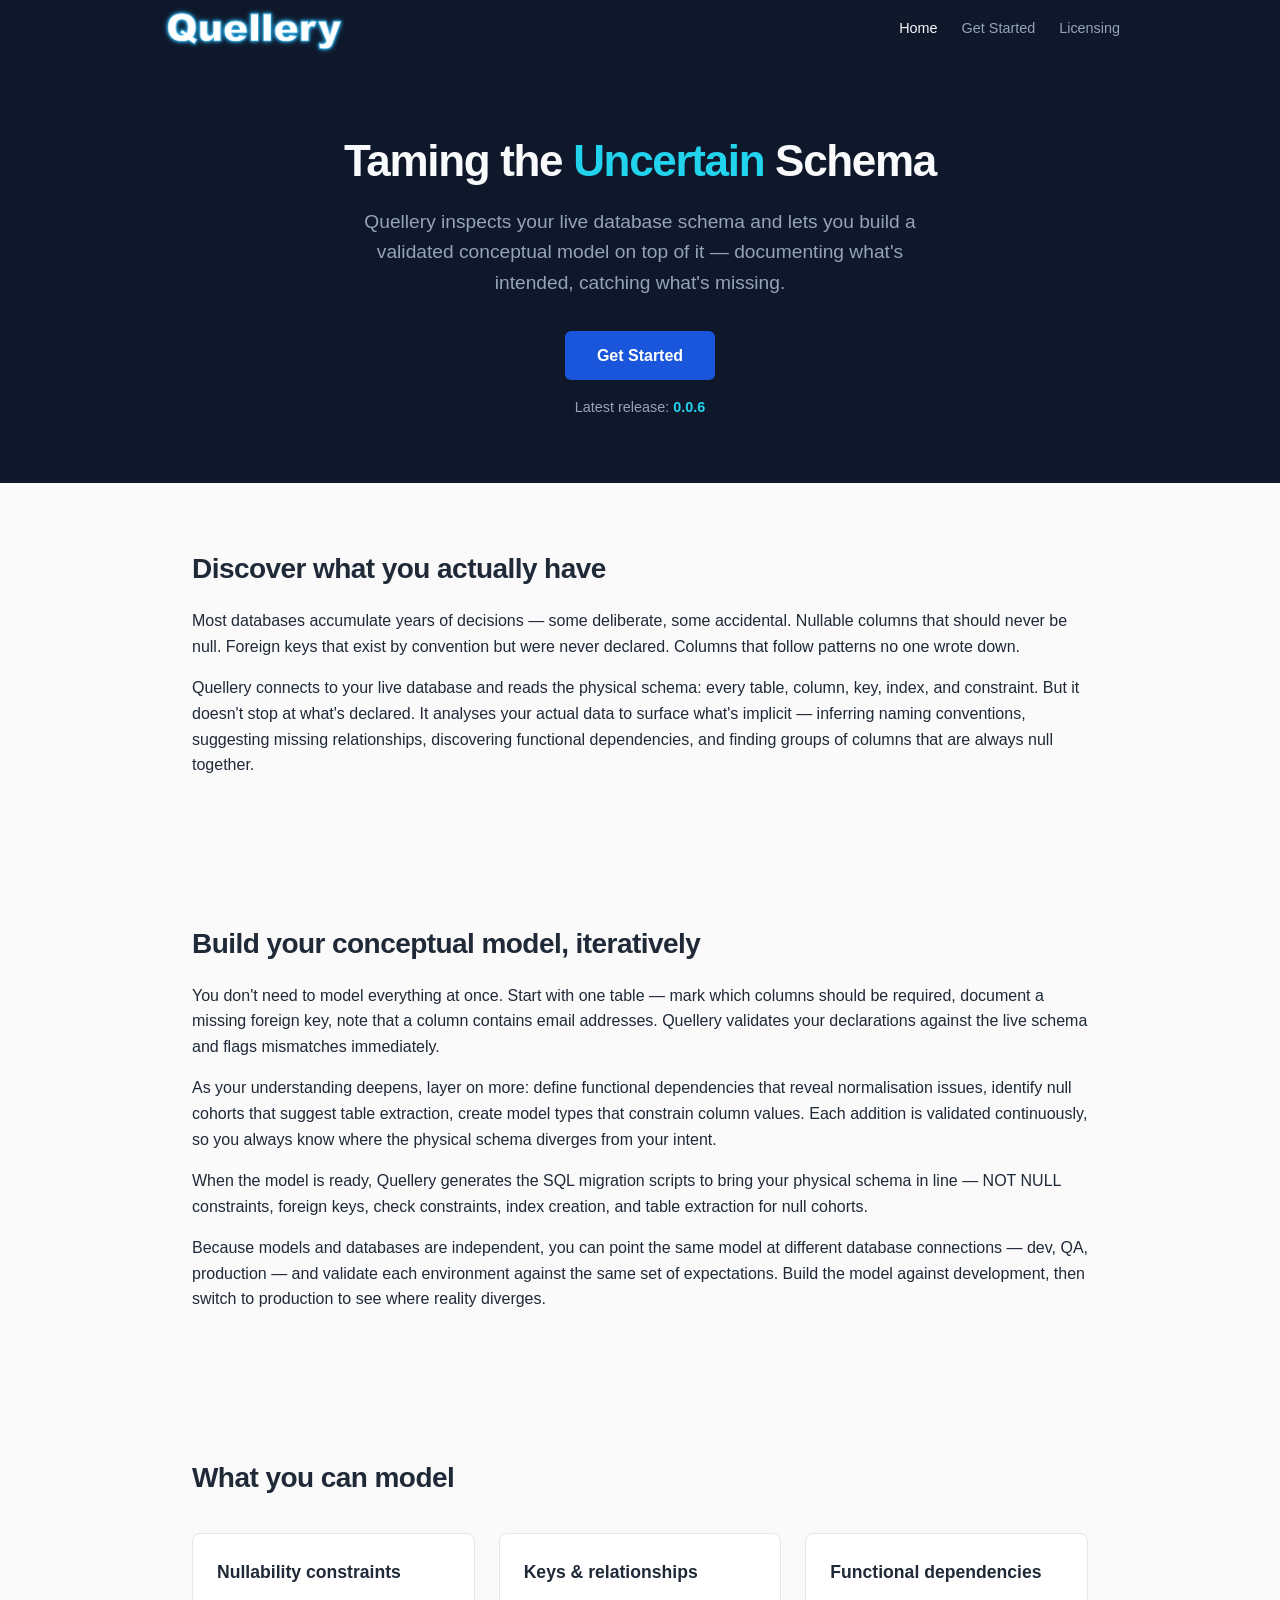
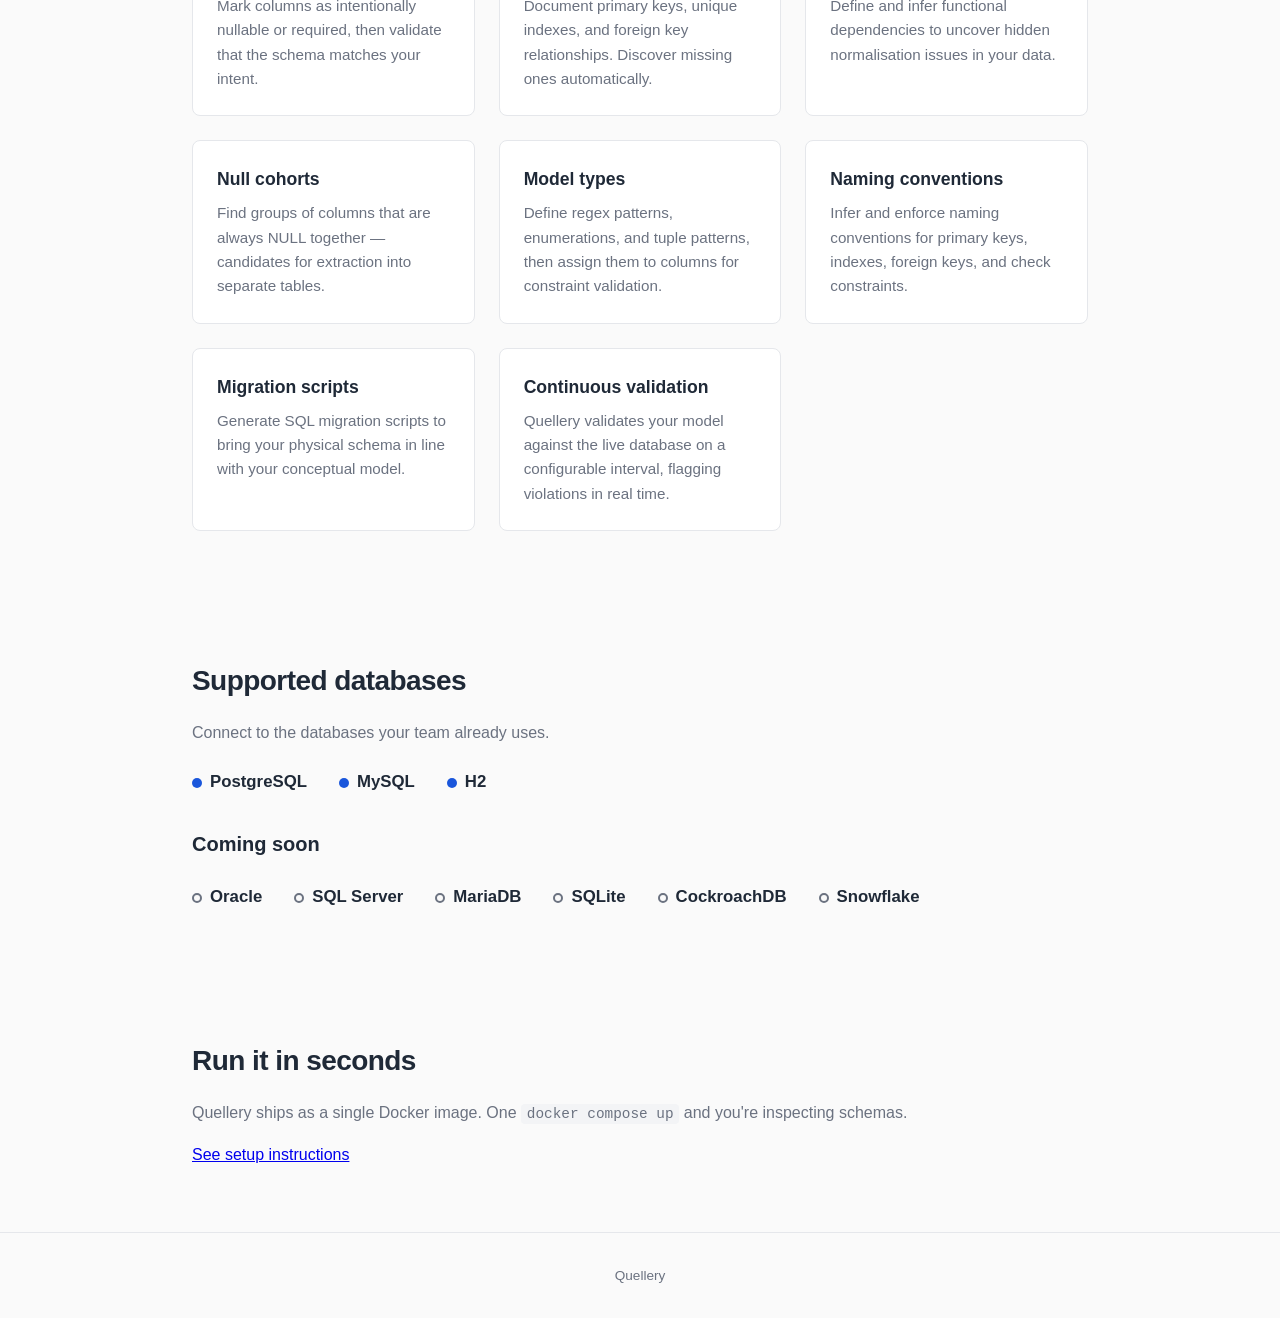
==== index.html @ 39ca0e40 "Release v0.0.6" ====
<!DOCTYPE html>
<html lang="en">
<head>
  <meta charset="UTF-8">
  <meta name="viewport" content="width=device-width, initial-scale=1.0">
  <title>Quellery — Taming the Uncertain Schema</title>
  <link rel="stylesheet" href="style.css">
</head>
<body>

<nav>
  <div class="nav-inner">
    <a href="index.html" class="logo"><img src="Quellery.png" alt="Quellery"></a>
    <ul>
      <li><a href="index.html" class="active">Home</a></li>
      <li><a href="get-started.html">Get Started</a></li>
      <li><a href="licensing.html">Licensing</a></li>
    </ul>
  </div>
</nav>

<section class="hero">
  <h1>Taming the <span>Uncertain</span> Schema</h1>
  <p>Quellery inspects your live database schema and lets you build a validated conceptual model on top of it —
      documenting what's intended, catching what's missing.</p>
  <a href="get-started.html" class="cta">Get Started</a>
  <div class="version-info">Latest release: <a href="get-started.html#download"><span data-version>0.0.6</span></a></div>
</section>

<section class="section">
  <h2>Discover what you actually have</h2>
  <p class="body-text">Most databases accumulate years of decisions — some deliberate, some accidental. Nullable columns that should never be null. Foreign keys that exist by convention but were never declared. Columns that follow patterns no one wrote down.</p>
  <p class="body-text">Quellery connects to your live database and reads the physical schema: every table, column, key, index, and constraint. But it doesn't stop at what's declared. It analyses your actual data to surface what's implicit — inferring naming conventions, suggesting missing relationships, discovering functional dependencies, and finding groups of columns that are always null together.</p>
</section>

<section class="section">
  <h2>Build your conceptual model, iteratively</h2>
  <p class="body-text">You don't need to model everything at once. Start with one table — mark which columns should be required, document a missing foreign key, note that a column contains email addresses. Quellery validates your declarations against the live schema and flags mismatches immediately.</p>
  <p class="body-text">As your understanding deepens, layer on more: define functional dependencies that reveal normalisation issues, identify null cohorts that suggest table extraction, create model types that constrain column values. Each addition is validated continuously, so you always know where the physical schema diverges from your intent.</p>
  <p class="body-text">When the model is ready, Quellery generates the SQL migration scripts to bring your physical schema in line — NOT NULL constraints, foreign keys, check constraints, index creation, and table extraction for null cohorts.</p>
  <p class="body-text">Because models and databases are independent, you can point the same model at different database connections — dev, QA, production — and validate each environment against the same set of expectations. Build the model against development, then switch to production to see where reality diverges.</p>
</section>

<section class="section">
  <h2>What you can model</h2>

  <div class="features">
    <div class="feature-card">
      <h3>Nullability constraints</h3>
      <p>Mark columns as intentionally nullable or required, then validate that the schema matches your intent.</p>
    </div>
    <div class="feature-card">
      <h3>Keys &amp; relationships</h3>
      <p>Document primary keys, unique indexes, and foreign key relationships. Discover missing ones automatically.</p>
    </div>
    <div class="feature-card">
      <h3>Functional dependencies</h3>
      <p>Define and infer functional dependencies to uncover hidden normalisation issues in your data.</p>
    </div>
    <div class="feature-card">
      <h3>Null cohorts</h3>
      <p>Find groups of columns that are always NULL together — candidates for extraction into separate tables.</p>
    </div>
    <div class="feature-card">
      <h3>Model types</h3>
      <p>Define regex patterns, enumerations, and tuple patterns, then assign them to columns for constraint validation.</p>
    </div>
    <div class="feature-card">
      <h3>Naming conventions</h3>
      <p>Infer and enforce naming conventions for primary keys, indexes, foreign keys, and check constraints.</p>
    </div>
    <div class="feature-card">
      <h3>Migration scripts</h3>
      <p>Generate SQL migration scripts to bring your physical schema in line with your conceptual model.</p>
    </div>
    <div class="feature-card">
      <h3>Continuous validation</h3>
      <p>Quellery validates your model against the live database on a configurable interval, flagging violations in real time.</p>
    </div>
  </div>
</section>

<section class="section">
  <h2>Supported databases</h2>
  <p>Connect to the databases your team already uses.</p>
  <div class="db-list">
    <div class="db-item"><div class="db-dot"></div> PostgreSQL</div>
    <div class="db-item"><div class="db-dot"></div> MySQL</div>
    <div class="db-item"><div class="db-dot"></div> H2</div>
  </div>

  <h3>Coming soon</h3>
  <div class="db-list">
    <div class="db-item"><div class="db-dot coming-soon"></div> Oracle</div>
    <div class="db-item"><div class="db-dot coming-soon"></div> SQL Server</div>
    <div class="db-item"><div class="db-dot coming-soon"></div> MariaDB</div>
    <div class="db-item"><div class="db-dot coming-soon"></div> SQLite</div>
    <div class="db-item"><div class="db-dot coming-soon"></div> CockroachDB</div>
    <div class="db-item"><div class="db-dot coming-soon"></div> Snowflake</div>
  </div>
</section>

<section class="section">
  <h2>Run it in seconds</h2>
  <p>Quellery ships as a single Docker image. One <code>docker compose up</code> and you're inspecting schemas.</p>
  <a href="get-started.html" class="cta">See setup instructions</a>
</section>

<footer>
  Quellery
</footer>

</body>
</html>
---- style.css ----
:root {
  --colour-bg: #fafafa;
  --colour-surface: #ffffff;
  --colour-primary: #1a56db;
  --colour-primary-dark: #1444b0;
  --colour-text: #1f2937;
  --colour-text-muted: #6b7280;
  --colour-border: #e5e7eb;
  --colour-code-bg: #f3f4f6;
  --colour-hero-bg: #0f172a;
  --colour-hero-text: #f8fafc;
  --colour-accent: #22d3ee;
  --max-width: 960px;
}

*,
*::before,
*::after {
  box-sizing: border-box;
  margin: 0;
  padding: 0;
}

body {
  font-family: -apple-system, BlinkMacSystemFont, "Segoe UI", Roboto, Helvetica, Arial, sans-serif;
  color: var(--colour-text);
  background: var(--colour-bg);
  line-height: 1.6;
}

/* — Navigation — */

nav {
  background: var(--colour-hero-bg);
  padding: 0 2rem;
  position: sticky;
  top: 0;
  z-index: 100;
}

nav .nav-inner {
  max-width: var(--max-width);
  margin: 0 auto;
  display: flex;
  align-items: center;
  justify-content: space-between;
  height: 56px;
}

nav .logo {
  text-decoration: none;
  display: flex;
  align-items: center;
}

nav .logo img {
  height: 64px;
}

nav ul {
  list-style: none;
  display: flex;
  gap: 1.5rem;
}

nav a {
  color: #94a3b8;
  text-decoration: none;
  font-size: 0.9rem;
  transition: color 0.15s;
}

nav a:hover,
nav a.active {
  color: var(--colour-hero-text);
}

/* — Hero — */

.hero {
  background: var(--colour-hero-bg);
  color: var(--colour-hero-text);
  text-align: center;
  padding: 5rem 2rem 4rem;
}

.hero h1 {
  font-size: 2.75rem;
  font-weight: 800;
  letter-spacing: -0.03em;
  line-height: 1.15;
  margin-bottom: 1.25rem;
}

.hero h1 span {
  color: var(--colour-accent);
}

.hero p {
  font-size: 1.2rem;
  color: #94a3b8;
  max-width: 600px;
  margin: 0 auto 2rem;
}

.hero .cta {
  display: inline-block;
  background: var(--colour-primary);
  color: #fff;
  padding: 0.75rem 2rem;
  border-radius: 6px;
  text-decoration: none;
  font-weight: 600;
  font-size: 1rem;
  transition: background 0.15s;
}

.hero .cta:hover {
  background: var(--colour-primary-dark);
}

.version-info {
  margin-top: 1rem;
  font-size: 0.9rem;
  color: #94a3b8;
}

.version-info a {
  color: var(--colour-accent);
  text-decoration: none;
  font-weight: 600;
}

.version-info a:hover {
  text-decoration: underline;
}

/* — Sections — */

.section {
  max-width: var(--max-width);
  margin: 0 auto;
  padding: 4rem 2rem;
}

.section h2 {
  font-size: 1.75rem;
  font-weight: 700;
  margin-bottom: 1rem;
  letter-spacing: -0.02em;
}

.section h3 {
  font-size: 1.25rem;
  font-weight: 600;
  margin: 2rem 0 0.5rem;
}

.section p {
  margin-bottom: 1rem;
  color: var(--colour-text-muted);
}

.section p.body-text {
  color: var(--colour-text);
}

/* — Feature grid — */

.features {
  display: grid;
  grid-template-columns: repeat(auto-fit, minmax(260px, 1fr));
  gap: 1.5rem;
  margin-top: 2rem;
}

.feature-card {
  background: var(--colour-surface);
  border: 1px solid var(--colour-border);
  border-radius: 8px;
  padding: 1.5rem;
}

.feature-card h3 {
  font-size: 1.1rem;
  margin: 0 0 0.5rem;
  color: var(--colour-text);
}

.feature-card p {
  font-size: 0.95rem;
  color: var(--colour-text-muted);
  margin: 0;
}

/* — Supported databases — */

.db-list {
  display: flex;
  gap: 2rem;
  margin-top: 1.5rem;
  flex-wrap: wrap;
}

.db-item {
  display: flex;
  align-items: center;
  gap: 0.5rem;
  font-weight: 600;
  font-size: 1.05rem;
}

.db-dot {
  width: 10px;
  height: 10px;
  border-radius: 50%;
  background: var(--colour-primary);
}

.db-dot.coming-soon {
  background: none;
  border: 2px solid var(--colour-text-muted);
}

/* — Code blocks — */

pre {
  background: var(--colour-hero-bg);
  color: #e2e8f0;
  padding: 1.25rem 1.5rem;
  border-radius: 8px;
  overflow-x: auto;
  font-size: 0.9rem;
  line-height: 1.7;
  margin: 1rem 0 1.5rem;
}

code {
  font-family: "SF Mono", "Fira Code", "Fira Mono", Menlo, monospace;
}

p code {
  background: var(--colour-code-bg);
  padding: 0.15em 0.4em;
  border-radius: 4px;
  font-size: 0.9em;
}

/* — Tables — */

table {
  width: 100%;
  border-collapse: collapse;
  margin: 1rem 0 1.5rem;
  font-size: 0.95rem;
}

th, td {
  text-align: left;
  padding: 0.75rem 1rem;
  border-bottom: 1px solid var(--colour-border);
}

th {
  font-weight: 600;
  color: var(--colour-text);
  background: var(--colour-code-bg);
}

td {
  color: var(--colour-text-muted);
}

/* — Download button — */

.download-btn {
  display: inline-block;
  background: var(--colour-primary);
  color: #fff;
  padding: 0.6rem 1.5rem;
  border-radius: 6px;
  text-decoration: none;
  font-weight: 600;
  font-size: 0.95rem;
  transition: background 0.15s;
  margin: 0.5rem 0;
}

.download-btn:hover {
  background: var(--colour-primary-dark);
}

/* — Steps — */

.steps {
  counter-reset: step;
  margin-top: 2rem;
}

.step {
  position: relative;
  padding-left: 3rem;
  margin-bottom: 2.5rem;
}

.step::before {
  counter-increment: step;
  content: counter(step);
  position: absolute;
  left: 0;
  top: 0;
  width: 2rem;
  height: 2rem;
  background: var(--colour-primary);
  color: #fff;
  border-radius: 50%;
  display: flex;
  align-items: center;
  justify-content: center;
  font-weight: 700;
  font-size: 0.9rem;
}

.step h3 {
  margin-top: 0;
}

/* — Edition cards — */

.editions {
  display: grid;
  grid-template-columns: repeat(auto-fit, minmax(220px, 1fr));
  gap: 1.5rem;
  margin-top: 2rem;
}

.edition-card {
  background: var(--colour-surface);
  border: 1px solid var(--colour-border);
  border-radius: 8px;
  padding: 2rem 1.5rem;
  text-align: center;
}

.edition-card.highlight {
  border-color: var(--colour-primary);
  box-shadow: 0 0 0 1px var(--colour-primary);
}

.edition-card h3 {
  margin: 0 0 0.25rem;
  font-size: 1.25rem;
}

.edition-card .user-count {
  font-size: 2rem;
  font-weight: 800;
  color: var(--colour-primary);
  margin: 0.75rem 0 0.25rem;
}

.edition-card .user-label {
  font-size: 0.85rem;
  color: var(--colour-text-muted);
}

.edition-card .feature-note {
  margin-top: 1rem;
  font-size: 0.9rem;
  color: var(--colour-text-muted);
}

/* — Footer — */

footer {
  border-top: 1px solid var(--colour-border);
  padding: 2rem;
  text-align: center;
  font-size: 0.85rem;
  color: var(--colour-text-muted);
}

/* — Responsive — */

@media (max-width: 640px) {
  .hero h1 {
    font-size: 2rem;
  }

  .hero p {
    font-size: 1.05rem;
  }

  nav ul {
    gap: 1rem;
  }

  .step {
    padding-left: 2.5rem;
  }
}
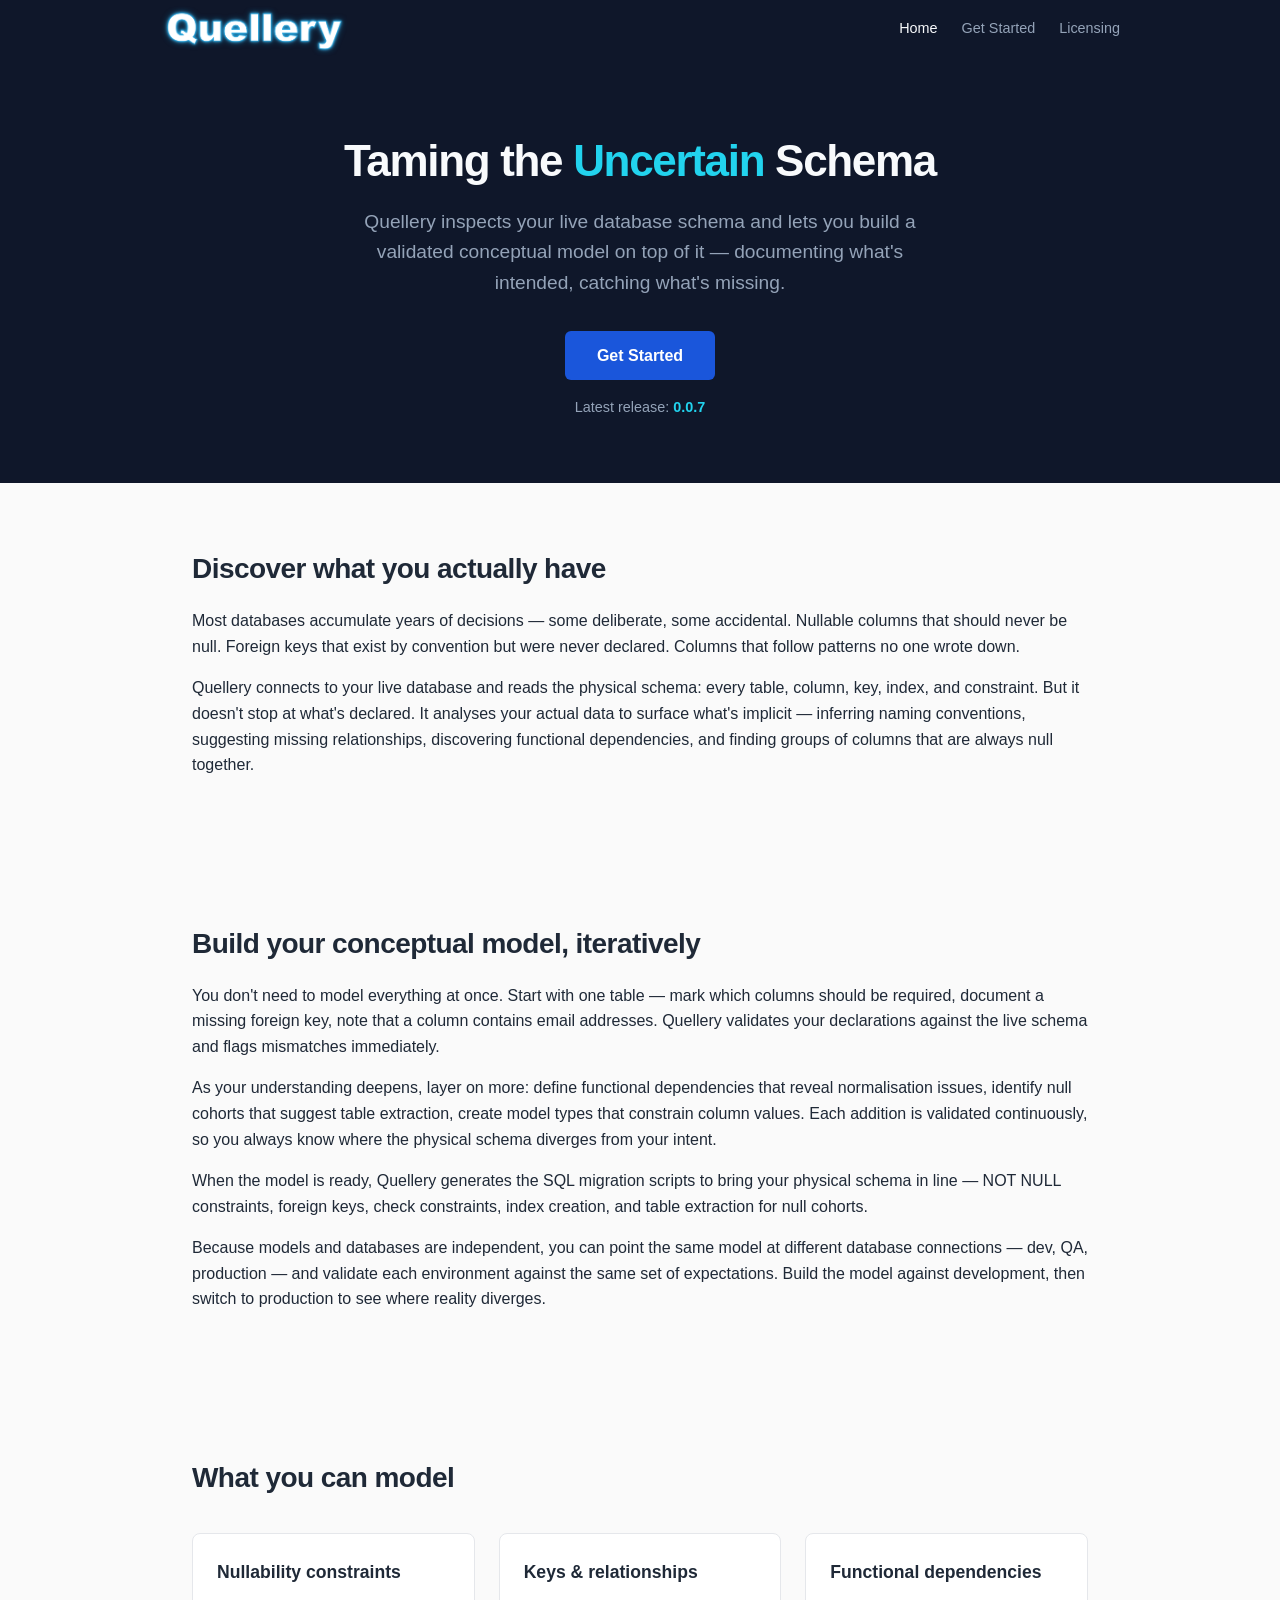
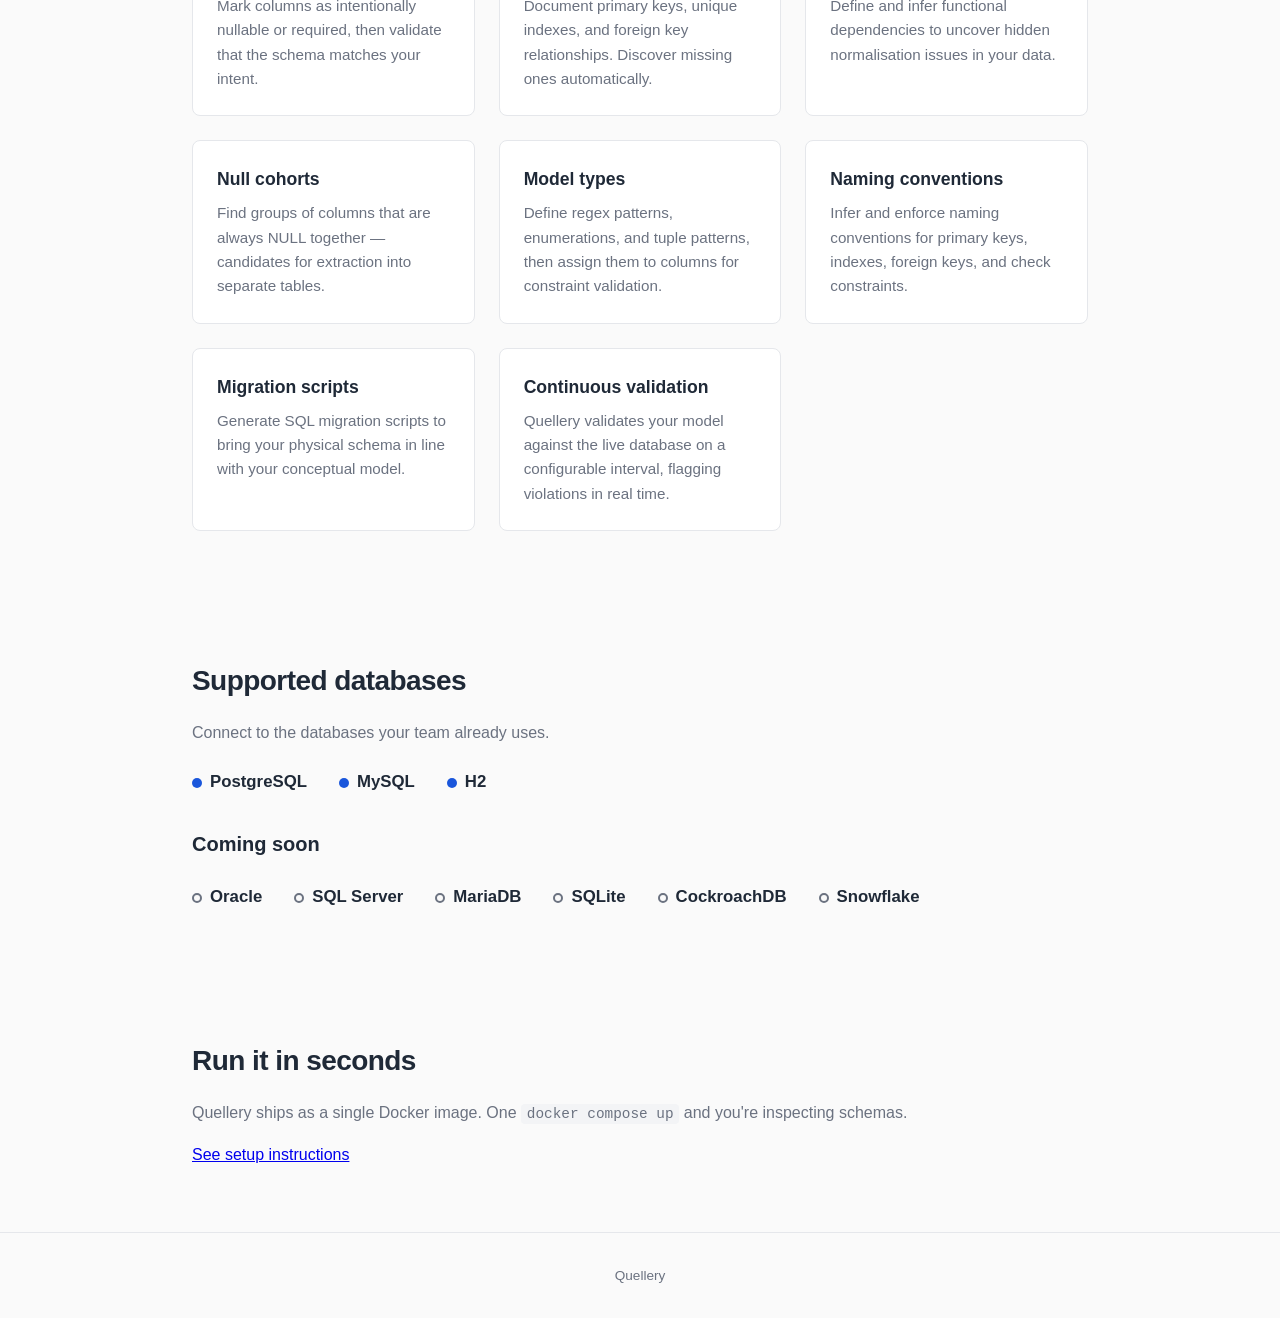
==== commit 600abd85: "Release v0.0.7" ====
--- a/index.html
+++ b/index.html
@@ -24,7 +24,7 @@
   <p>Quellery inspects your live database schema and lets you build a validated conceptual model on top of it —
       documenting what's intended, catching what's missing.</p>
   <a href="get-started.html" class="cta">Get Started</a>
-  <div class="version-info">Latest release: <a href="get-started.html#download"><span data-version>0.0.6</span></a></div>
+  <div class="version-info">Latest release: <a href="get-started.html#download"><span data-version>0.0.7</span></a></div>
 </section>
 
 <section class="section">
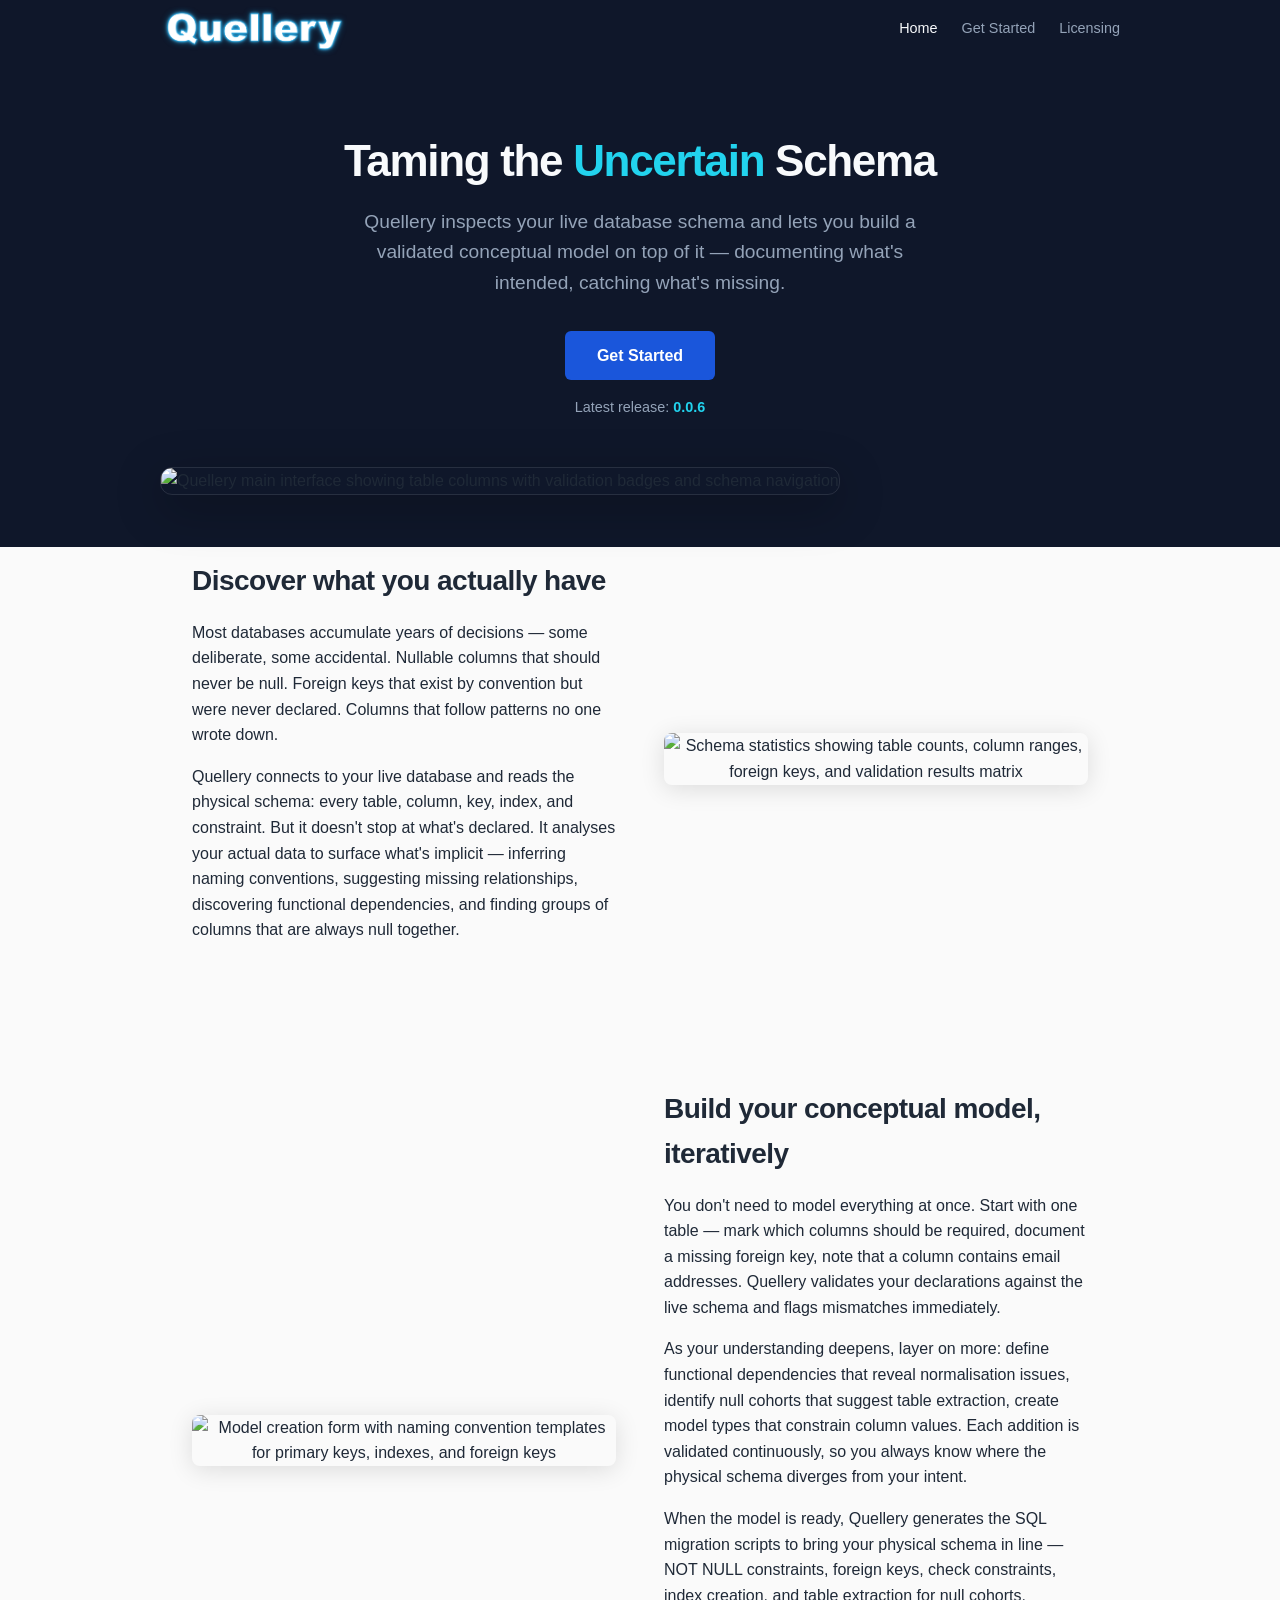
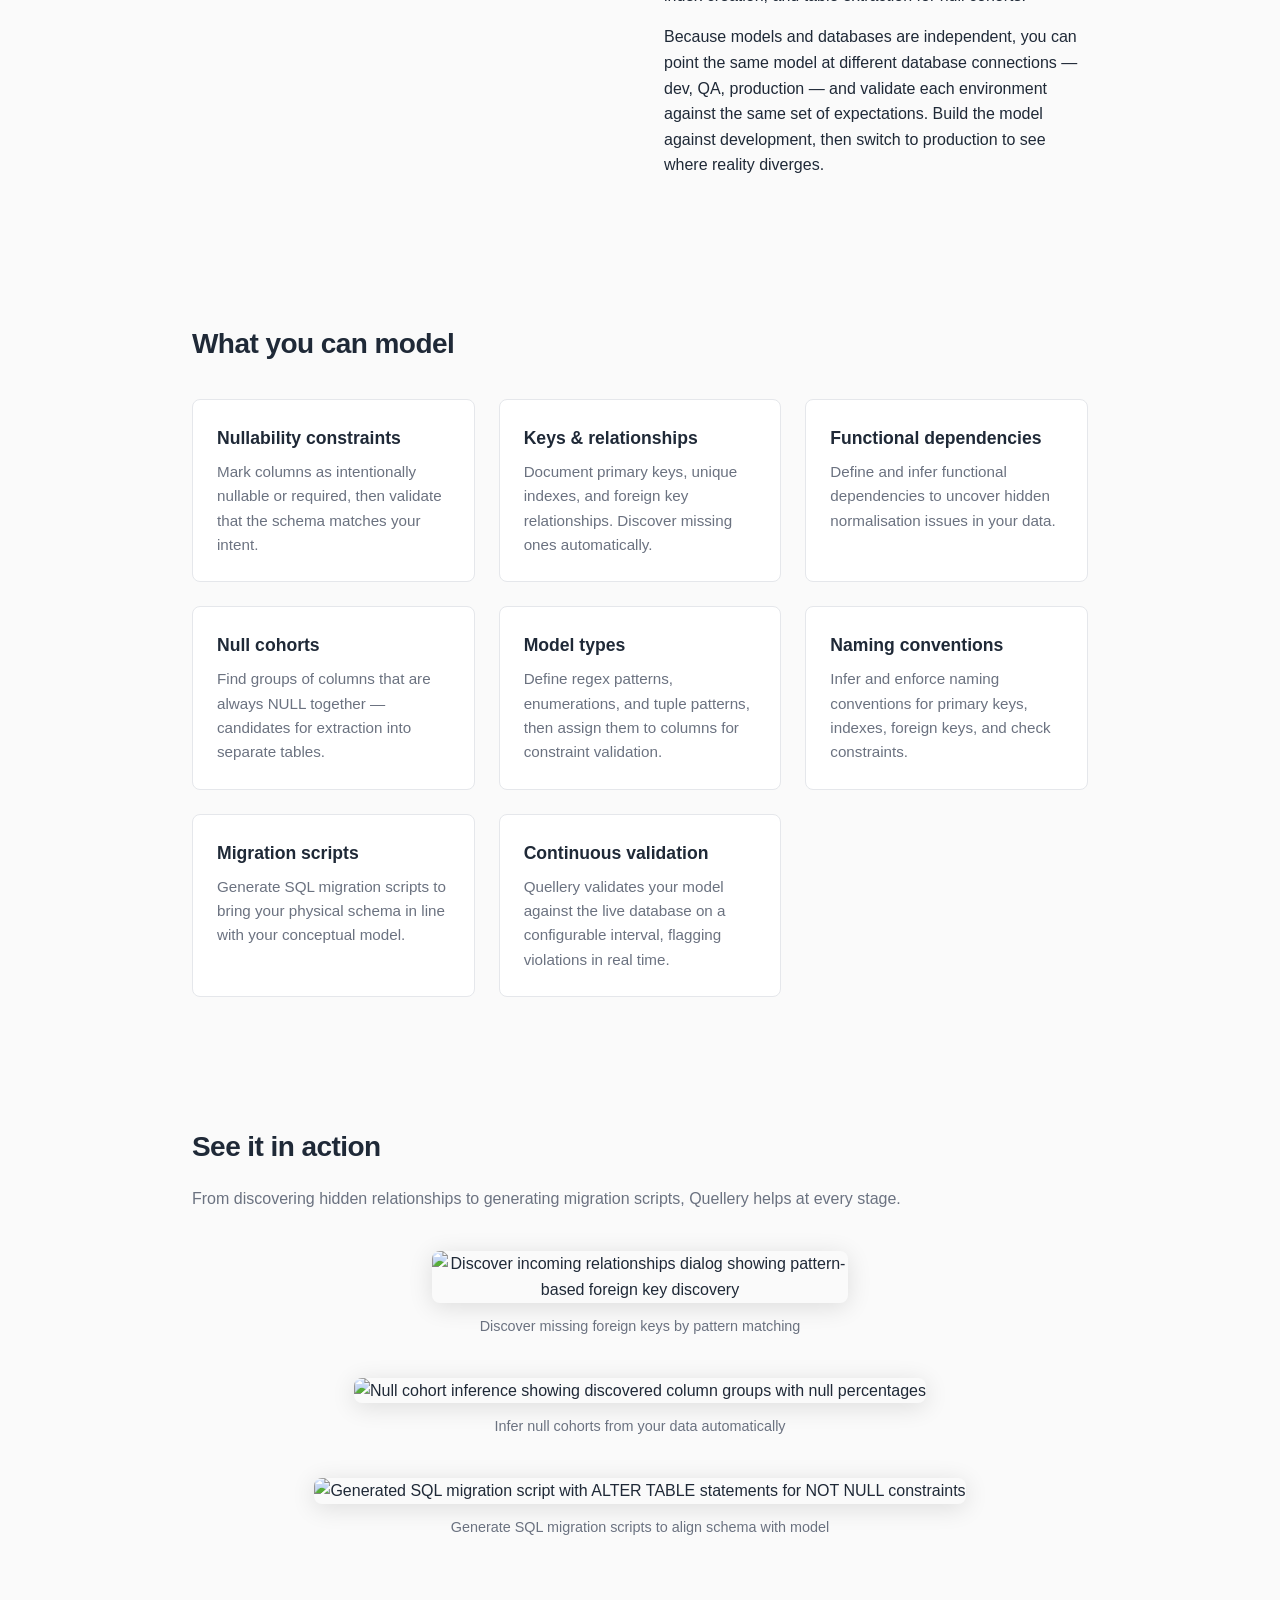
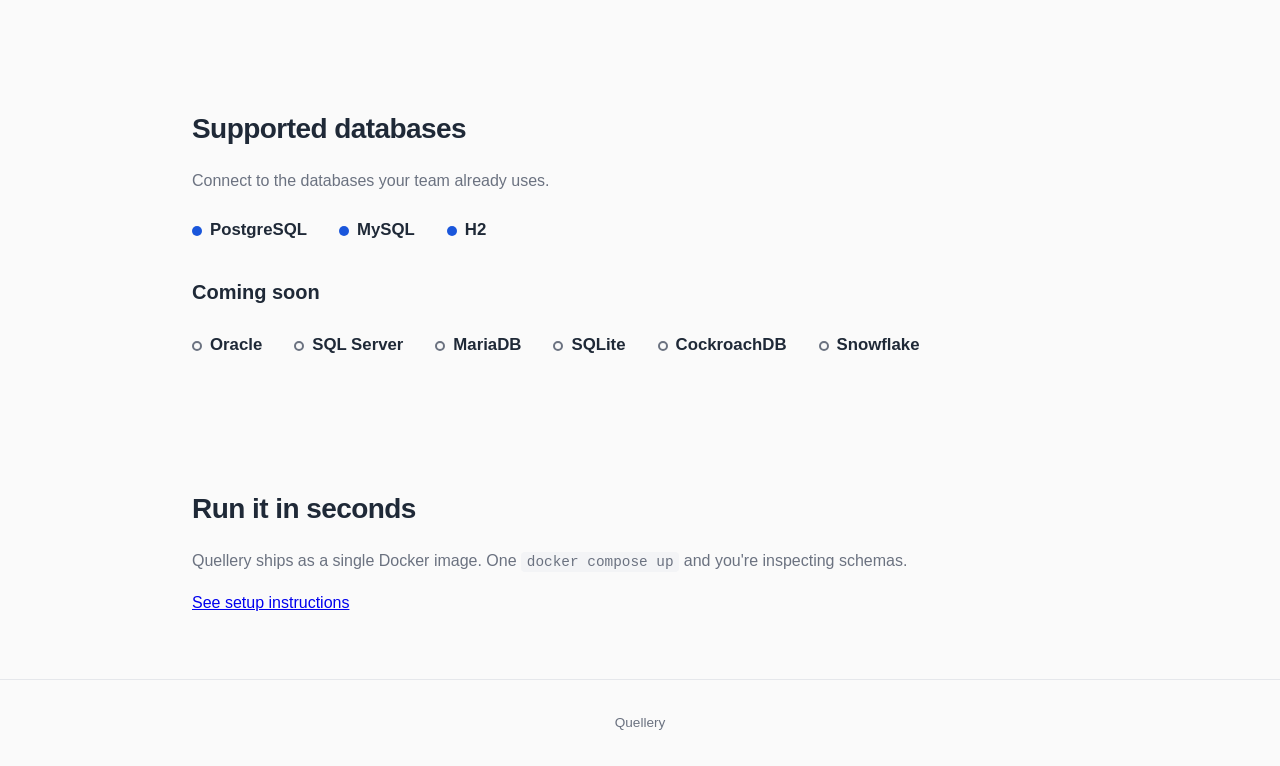
==== commit 76638150: "feat: redesign homepage with screenshot showcase sections Add hero screenshot with shadow effect and" ====
--- a/index.html
+++ b/index.html
@@ -19,26 +19,40 @@
   </div>
 </nav>
 
-<section class="hero">
+<section class="hero hero--with-screenshot">
   <h1>Taming the <span>Uncertain</span> Schema</h1>
   <p>Quellery inspects your live database schema and lets you build a validated conceptual model on top of it —
       documenting what's intended, catching what's missing.</p>
   <a href="get-started.html" class="cta">Get Started</a>
-  <div class="version-info">Latest release: <a href="get-started.html#download"><span data-version>0.0.7</span></a></div>
+  <div class="version-info">Latest release: <a href="get-started.html#download"><span data-version>0.0.6</span></a></div>
 </section>
 
-<section class="section">
-  <h2>Discover what you actually have</h2>
-  <p class="body-text">Most databases accumulate years of decisions — some deliberate, some accidental. Nullable columns that should never be null. Foreign keys that exist by convention but were never declared. Columns that follow patterns no one wrote down.</p>
-  <p class="body-text">Quellery connects to your live database and reads the physical schema: every table, column, key, index, and constraint. But it doesn't stop at what's declared. It analyses your actual data to surface what's implicit — inferring naming conventions, suggesting missing relationships, discovering functional dependencies, and finding groups of columns that are always null together.</p>
+<div class="hero-screenshot">
+  <img src="screenshots/screenshot-hero.png" alt="Quellery main interface showing table columns with validation badges and schema navigation">
+</div>
+
+<section class="showcase">
+  <div class="showcase-text">
+    <h2>Discover what you actually have</h2>
+    <p>Most databases accumulate years of decisions — some deliberate, some accidental. Nullable columns that should never be null. Foreign keys that exist by convention but were never declared. Columns that follow patterns no one wrote down.</p>
+    <p>Quellery connects to your live database and reads the physical schema: every table, column, key, index, and constraint. But it doesn't stop at what's declared. It analyses your actual data to surface what's implicit — inferring naming conventions, suggesting missing relationships, discovering functional dependencies, and finding groups of columns that are always null together.</p>
+  </div>
+  <div class="showcase-image">
+    <img src="screenshots/screenshot-stats.png" alt="Schema statistics showing table counts, column ranges, foreign keys, and validation results matrix">
+  </div>
 </section>
 
-<section class="section">
-  <h2>Build your conceptual model, iteratively</h2>
-  <p class="body-text">You don't need to model everything at once. Start with one table — mark which columns should be required, document a missing foreign key, note that a column contains email addresses. Quellery validates your declarations against the live schema and flags mismatches immediately.</p>
-  <p class="body-text">As your understanding deepens, layer on more: define functional dependencies that reveal normalisation issues, identify null cohorts that suggest table extraction, create model types that constrain column values. Each addition is validated continuously, so you always know where the physical schema diverges from your intent.</p>
-  <p class="body-text">When the model is ready, Quellery generates the SQL migration scripts to bring your physical schema in line — NOT NULL constraints, foreign keys, check constraints, index creation, and table extraction for null cohorts.</p>
-  <p class="body-text">Because models and databases are independent, you can point the same model at different database connections — dev, QA, production — and validate each environment against the same set of expectations. Build the model against development, then switch to production to see where reality diverges.</p>
+<section class="showcase showcase--reverse">
+  <div class="showcase-text">
+    <h2>Build your conceptual model, iteratively</h2>
+    <p>You don't need to model everything at once. Start with one table — mark which columns should be required, document a missing foreign key, note that a column contains email addresses. Quellery validates your declarations against the live schema and flags mismatches immediately.</p>
+    <p>As your understanding deepens, layer on more: define functional dependencies that reveal normalisation issues, identify null cohorts that suggest table extraction, create model types that constrain column values. Each addition is validated continuously, so you always know where the physical schema diverges from your intent.</p>
+    <p>When the model is ready, Quellery generates the SQL migration scripts to bring your physical schema in line — NOT NULL constraints, foreign keys, check constraints, index creation, and table extraction for null cohorts.</p>
+    <p>Because models and databases are independent, you can point the same model at different database connections — dev, QA, production — and validate each environment against the same set of expectations. Build the model against development, then switch to production to see where reality diverges.</p>
+  </div>
+  <div class="showcase-image">
+    <img src="screenshots/screenshot-config.png" alt="Model creation form with naming convention templates for primary keys, indexes, and foreign keys">
+  </div>
 </section>
 
 <section class="section">
@@ -81,6 +95,26 @@
 </section>
 
 <section class="section">
+  <h2>See it in action</h2>
+  <p>From discovering hidden relationships to generating migration scripts, Quellery helps at every stage.</p>
+
+  <div class="screenshot-gallery">
+    <figure>
+      <img class="screenshot-sm" src="screenshots/screenshot-relationships.png" alt="Discover incoming relationships dialog showing pattern-based foreign key discovery">
+      <figcaption>Discover missing foreign keys by pattern matching</figcaption>
+    </figure>
+    <figure>
+      <img src="screenshots/screenshot-inference.png" alt="Null cohort inference showing discovered column groups with null percentages">
+      <figcaption>Infer null cohorts from your data automatically</figcaption>
+    </figure>
+    <figure>
+      <img class="screenshot-md" src="screenshots/screenshot-migration.png" alt="Generated SQL migration script with ALTER TABLE statements for NOT NULL constraints">
+      <figcaption>Generate SQL migration scripts to align schema with model</figcaption>
+    </figure>
+  </div>
+</section>
+
+<section class="section">
   <h2>Supported databases</h2>
   <p>Connect to the databases your team already uses.</p>
   <div class="db-list">
--- a/style.css
+++ b/style.css
@@ -84,6 +84,10 @@
   padding: 5rem 2rem 4rem;
 }
 
+.hero--with-screenshot {
+  padding-bottom: 8rem;
+}
+
 .hero h1 {
   font-size: 2.75rem;
   font-weight: 800;
@@ -133,6 +137,98 @@
 
 .version-info a:hover {
   text-decoration: underline;
+}
+
+/* — Hero screenshot — */
+
+.hero-screenshot {
+  max-width: calc(var(--max-width) + 4rem);
+  margin: -5rem auto 0;
+  padding: 0 2rem;
+  position: relative;
+  z-index: 10;
+}
+
+.hero-screenshot img {
+  width: 100%;
+  border-radius: 12px;
+  box-shadow: 0 12px 48px rgba(0, 0, 0, 0.3);
+  border: 1px solid rgba(255, 255, 255, 0.1);
+}
+
+/* — Showcase sections (text + image, alternating) — */
+
+.showcase {
+  max-width: var(--max-width);
+  margin: 0 auto;
+  padding: 4rem 2rem;
+  display: flex;
+  align-items: center;
+  gap: 3rem;
+}
+
+.showcase--reverse {
+  flex-direction: row-reverse;
+}
+
+.showcase-text {
+  flex: 1;
+}
+
+.showcase-text h2 {
+  font-size: 1.75rem;
+  font-weight: 700;
+  margin-bottom: 1rem;
+  letter-spacing: -0.02em;
+}
+
+.showcase-text p {
+  margin-bottom: 1rem;
+  color: var(--colour-text);
+}
+
+.showcase-image {
+  flex: 1;
+  text-align: center;
+}
+
+.showcase-image img {
+  max-width: 100%;
+  max-height: 420px;
+  width: auto;
+  border-radius: 8px;
+  box-shadow: 0 4px 24px rgba(0, 0, 0, 0.12);
+}
+
+/* — Screenshot gallery — */
+
+.screenshot-gallery {
+  margin-top: 2rem;
+}
+
+.screenshot-gallery figure {
+  margin: 2.5rem 0;
+  text-align: center;
+}
+
+.screenshot-gallery img {
+  max-width: 100%;
+  border-radius: 8px;
+  box-shadow: 0 4px 24px rgba(0, 0, 0, 0.12);
+}
+
+.screenshot-gallery .screenshot-sm {
+  max-width: 416px;
+}
+
+.screenshot-gallery .screenshot-md {
+  max-width: 658px;
+}
+
+.screenshot-gallery figcaption {
+  margin-top: 0.75rem;
+  font-size: 0.9rem;
+  color: var(--colour-text-muted);
 }
 
 /* — Sections — */
@@ -391,10 +487,27 @@
     font-size: 1.05rem;
   }
 
+  .hero--with-screenshot {
+    padding-bottom: 6rem;
+  }
+
+  .hero-screenshot {
+    margin-top: -3rem;
+  }
+
   nav ul {
     gap: 1rem;
   }
 
+  .showcase,
+  .showcase--reverse {
+    flex-direction: column;
+  }
+
+  .showcase-image img {
+    max-height: none;
+  }
+
   .step {
     padding-left: 2.5rem;
   }
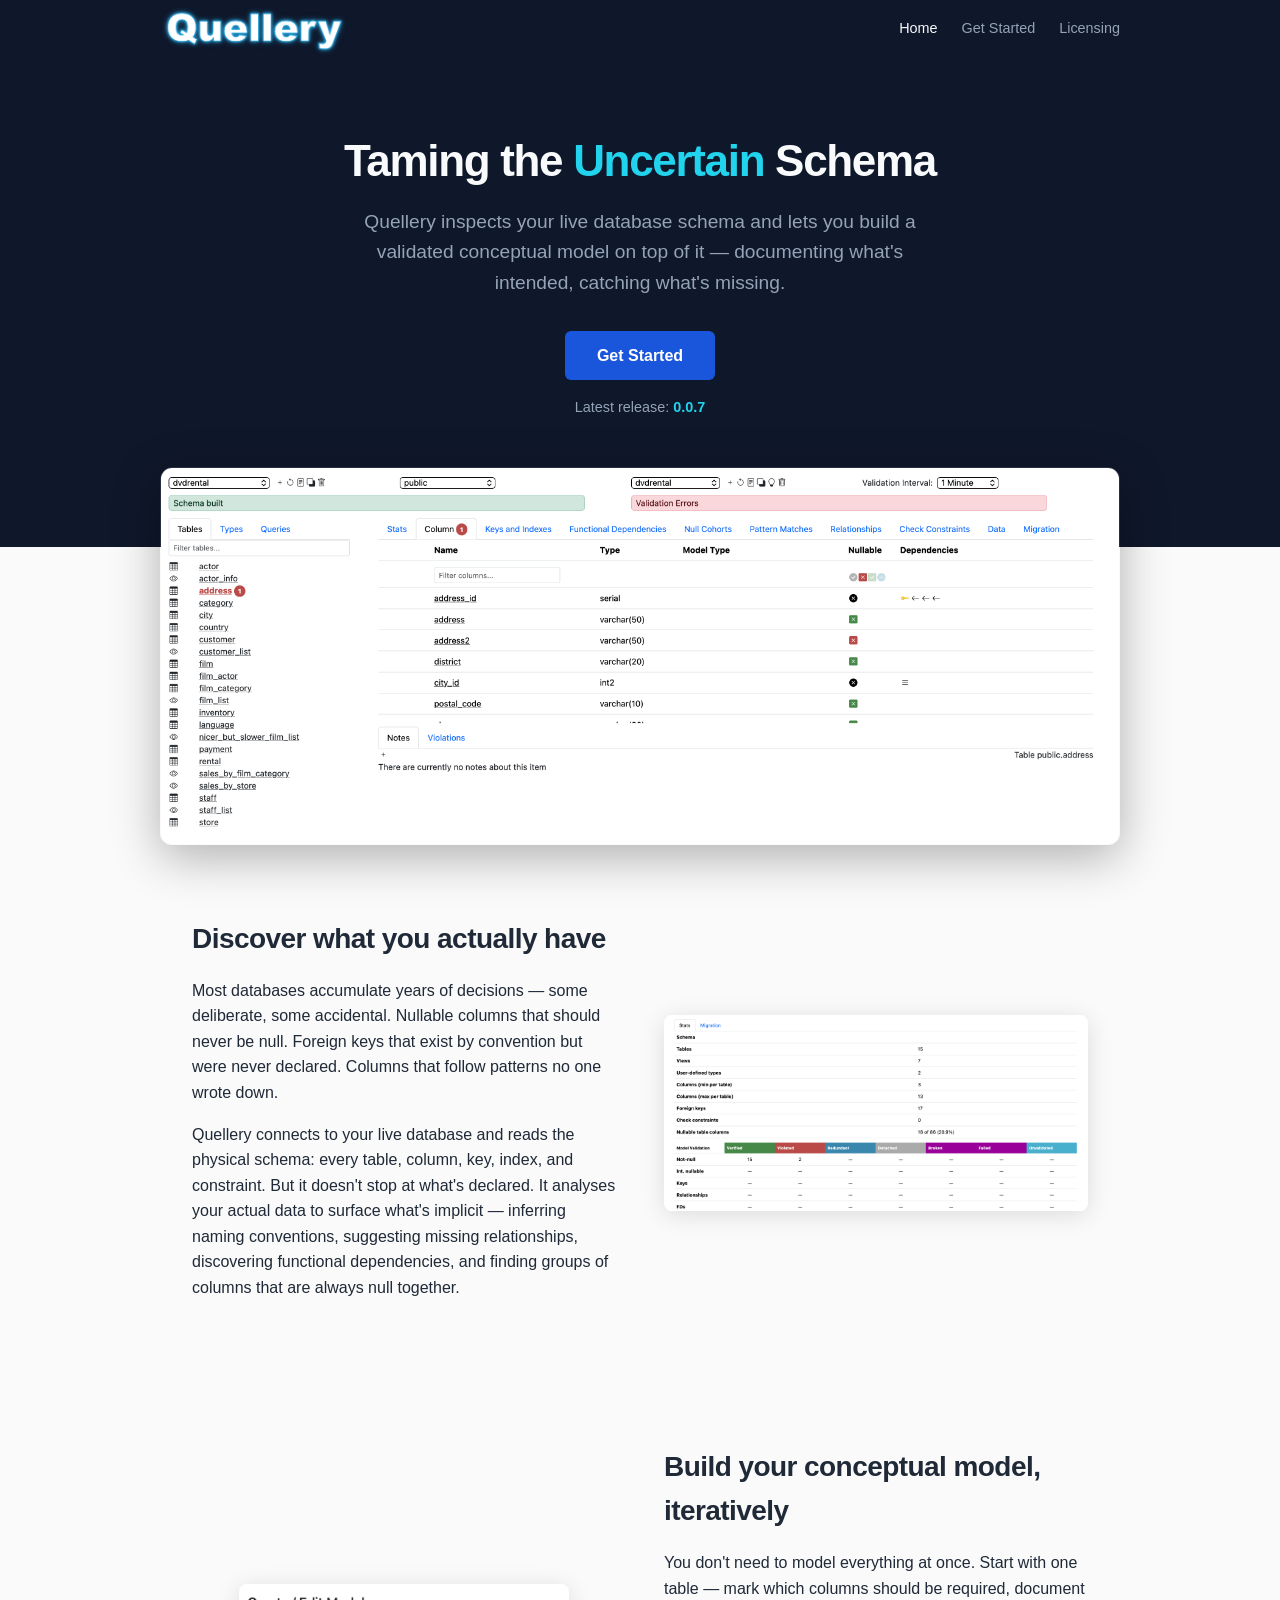
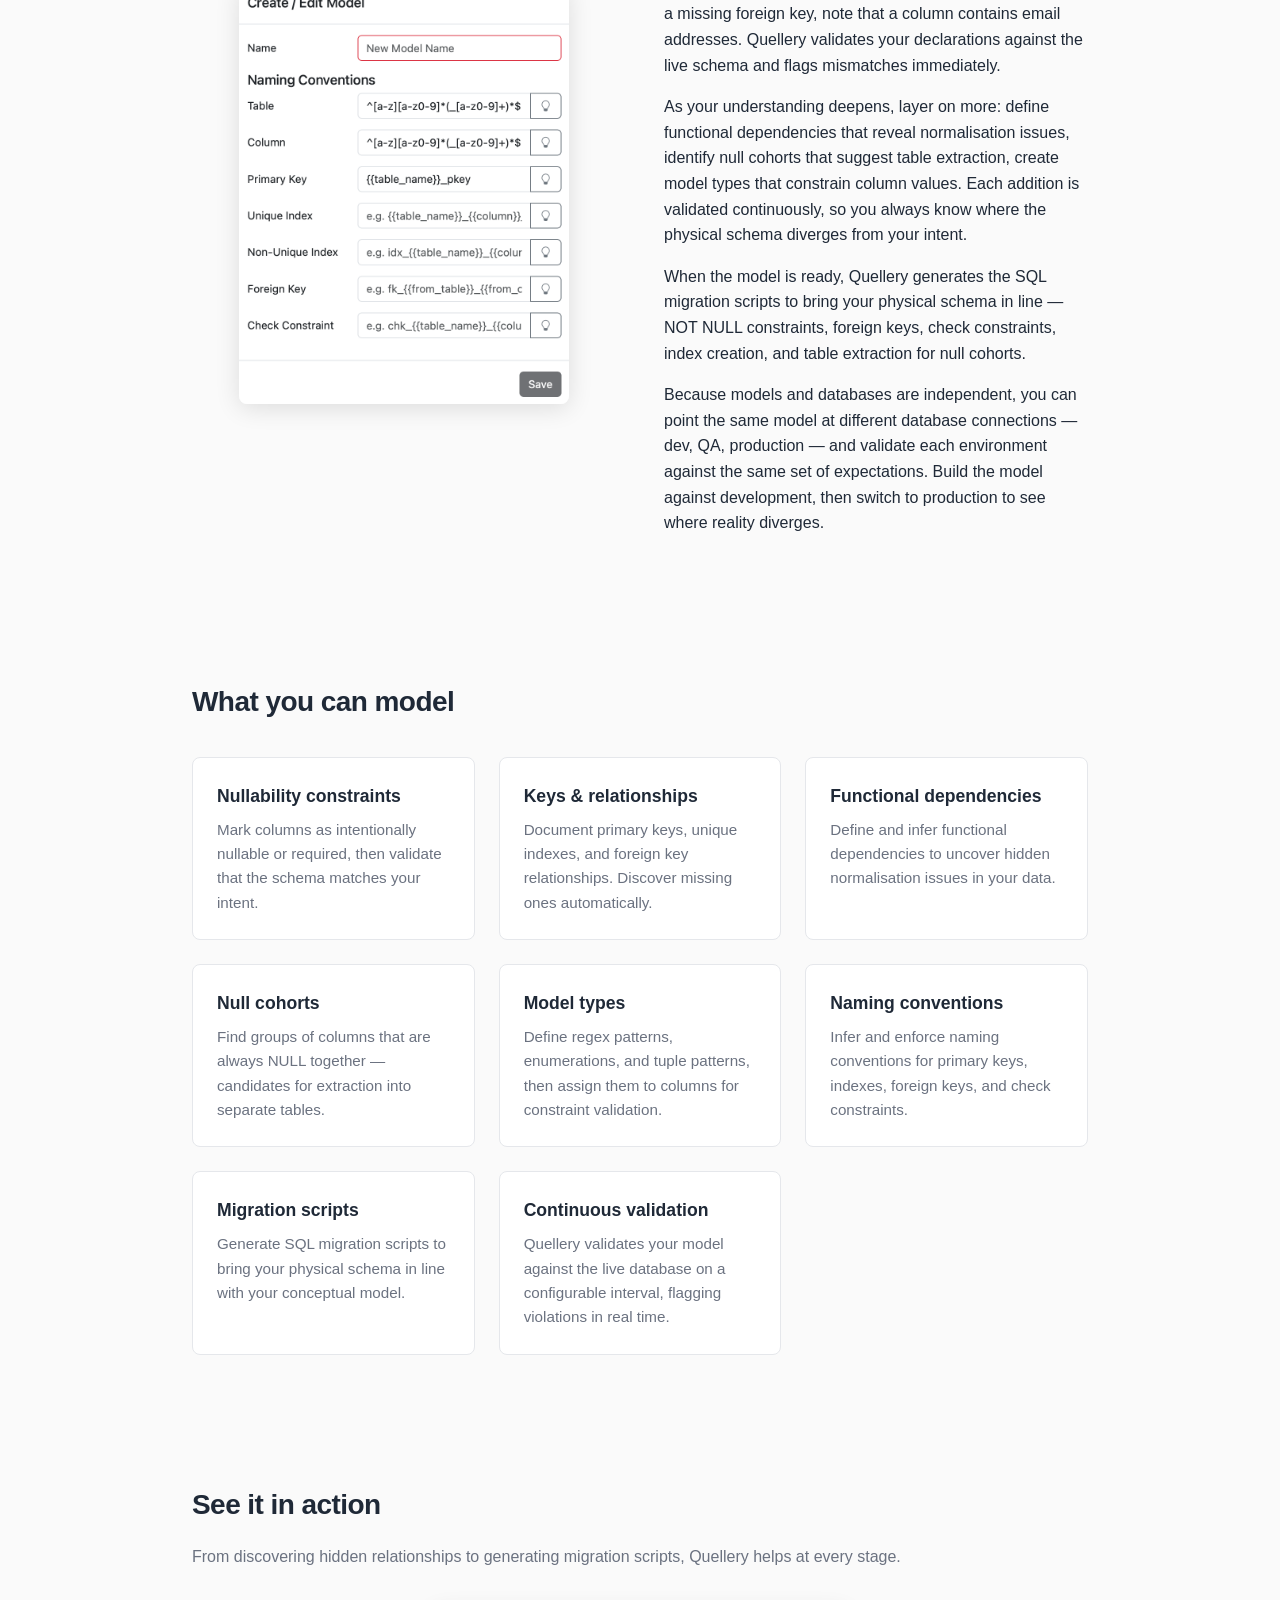
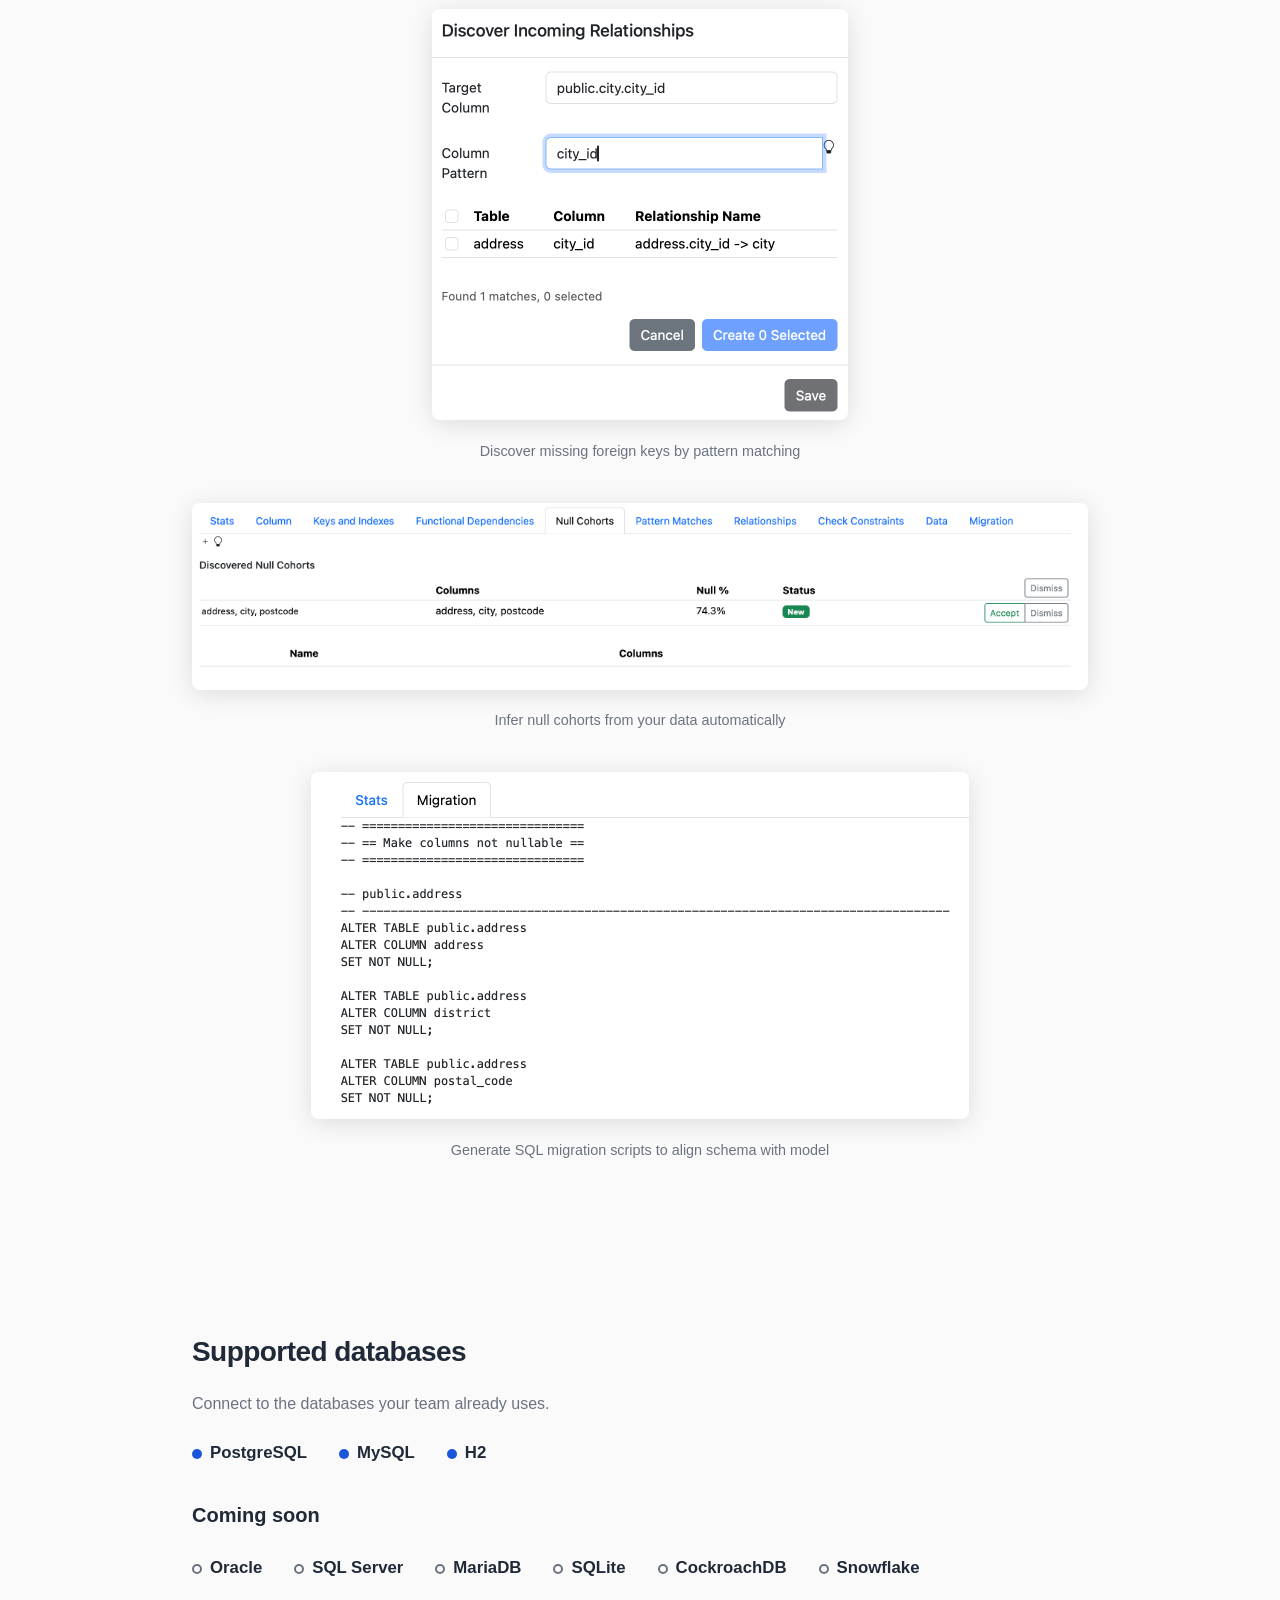
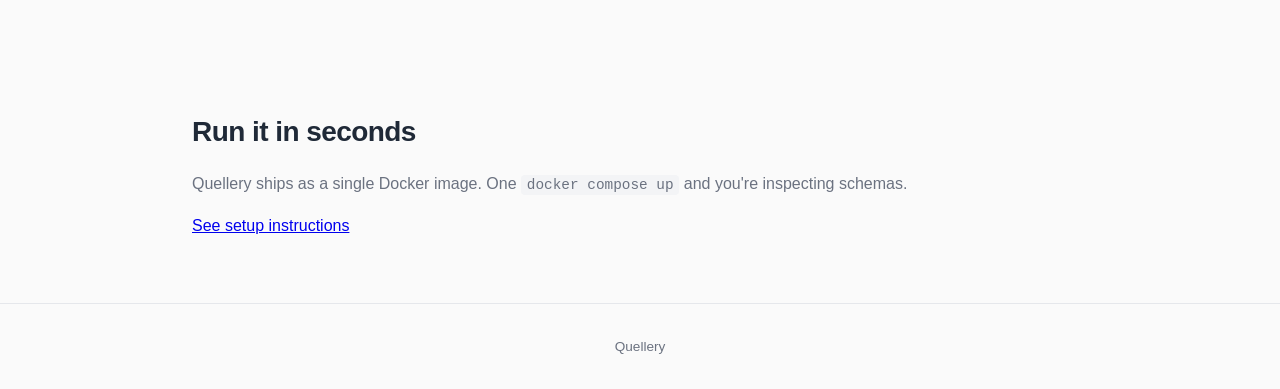
==== commit ea592489: "Merge remote-tracking branch 'origin/main' into release" ====
--- a/index.html
+++ b/index.html
@@ -24,7 +24,7 @@
   <p>Quellery inspects your live database schema and lets you build a validated conceptual model on top of it —
       documenting what's intended, catching what's missing.</p>
   <a href="get-started.html" class="cta">Get Started</a>
-  <div class="version-info">Latest release: <a href="get-started.html#download"><span data-version>0.0.6</span></a></div>
+  <div class="version-info">Latest release: <a href="get-started.html#download"><span data-version>0.0.7</span></a></div>
 </section>
 
 <div class="hero-screenshot">
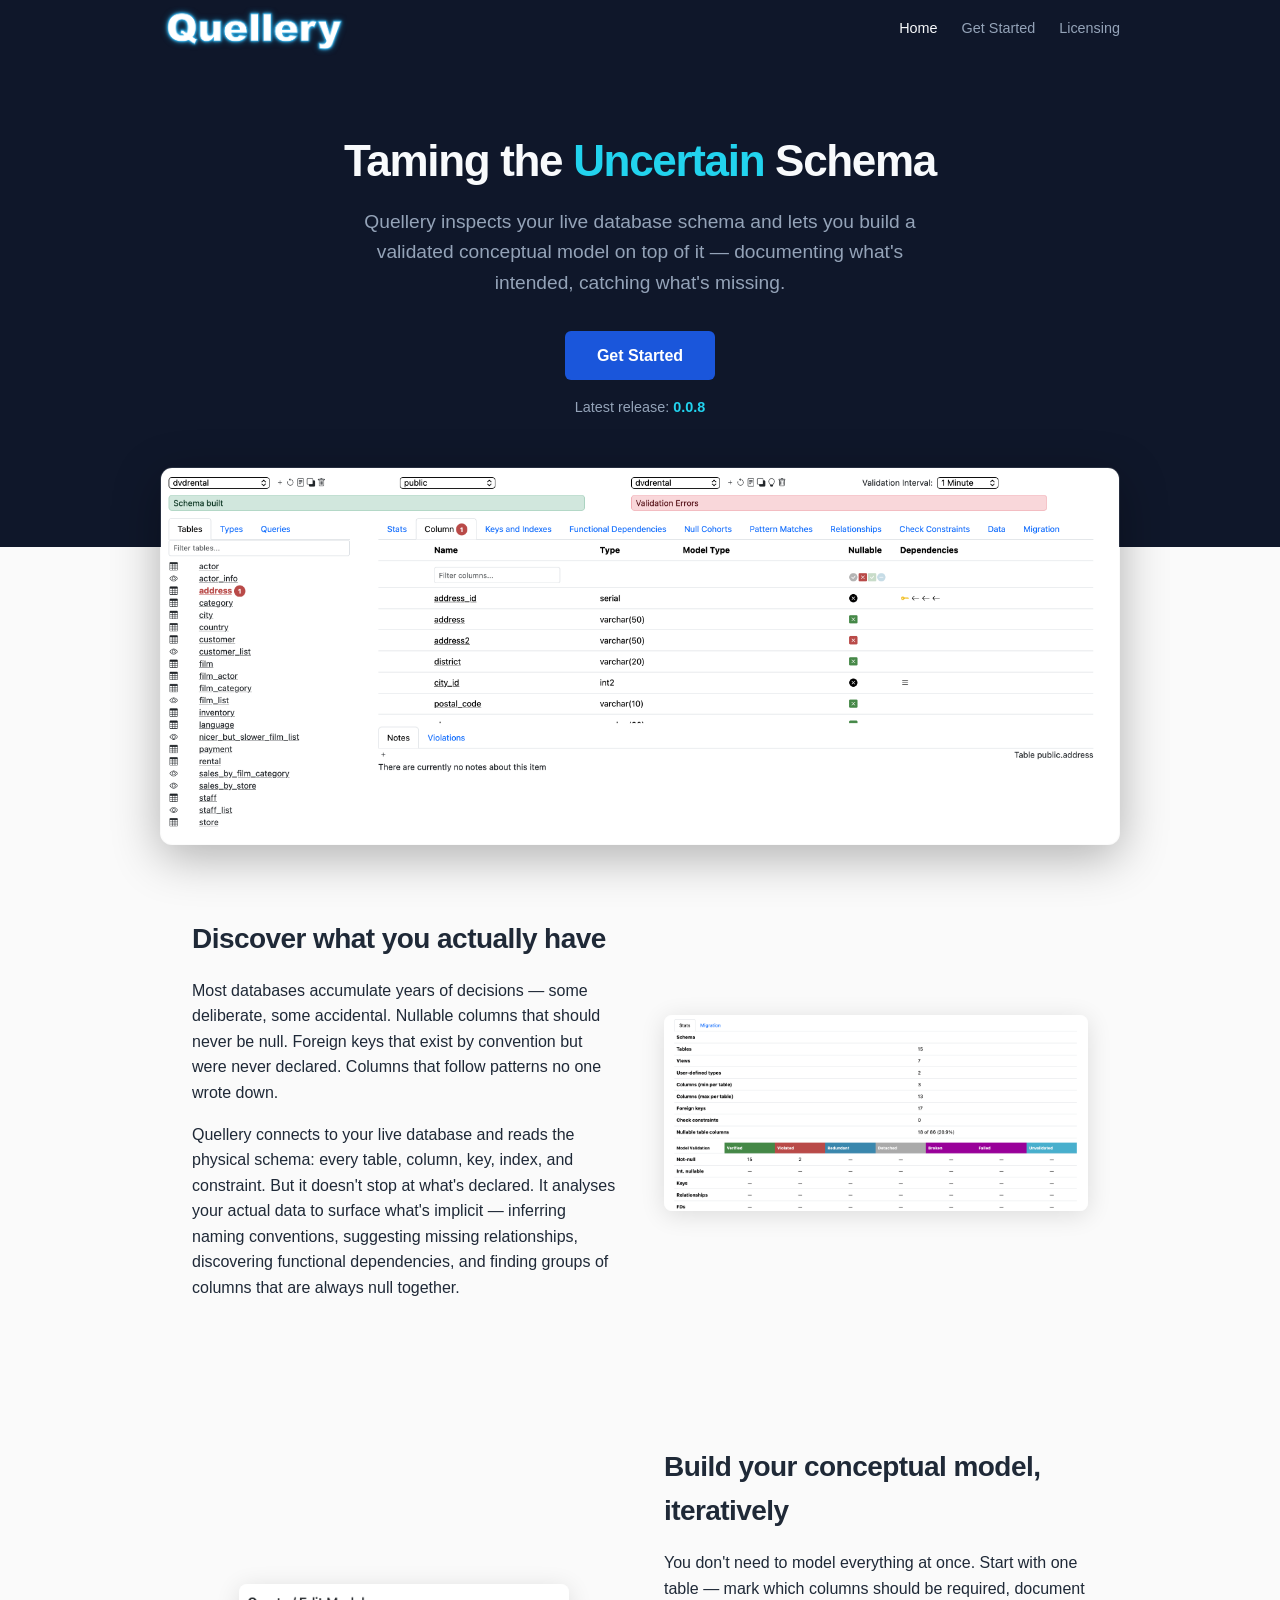
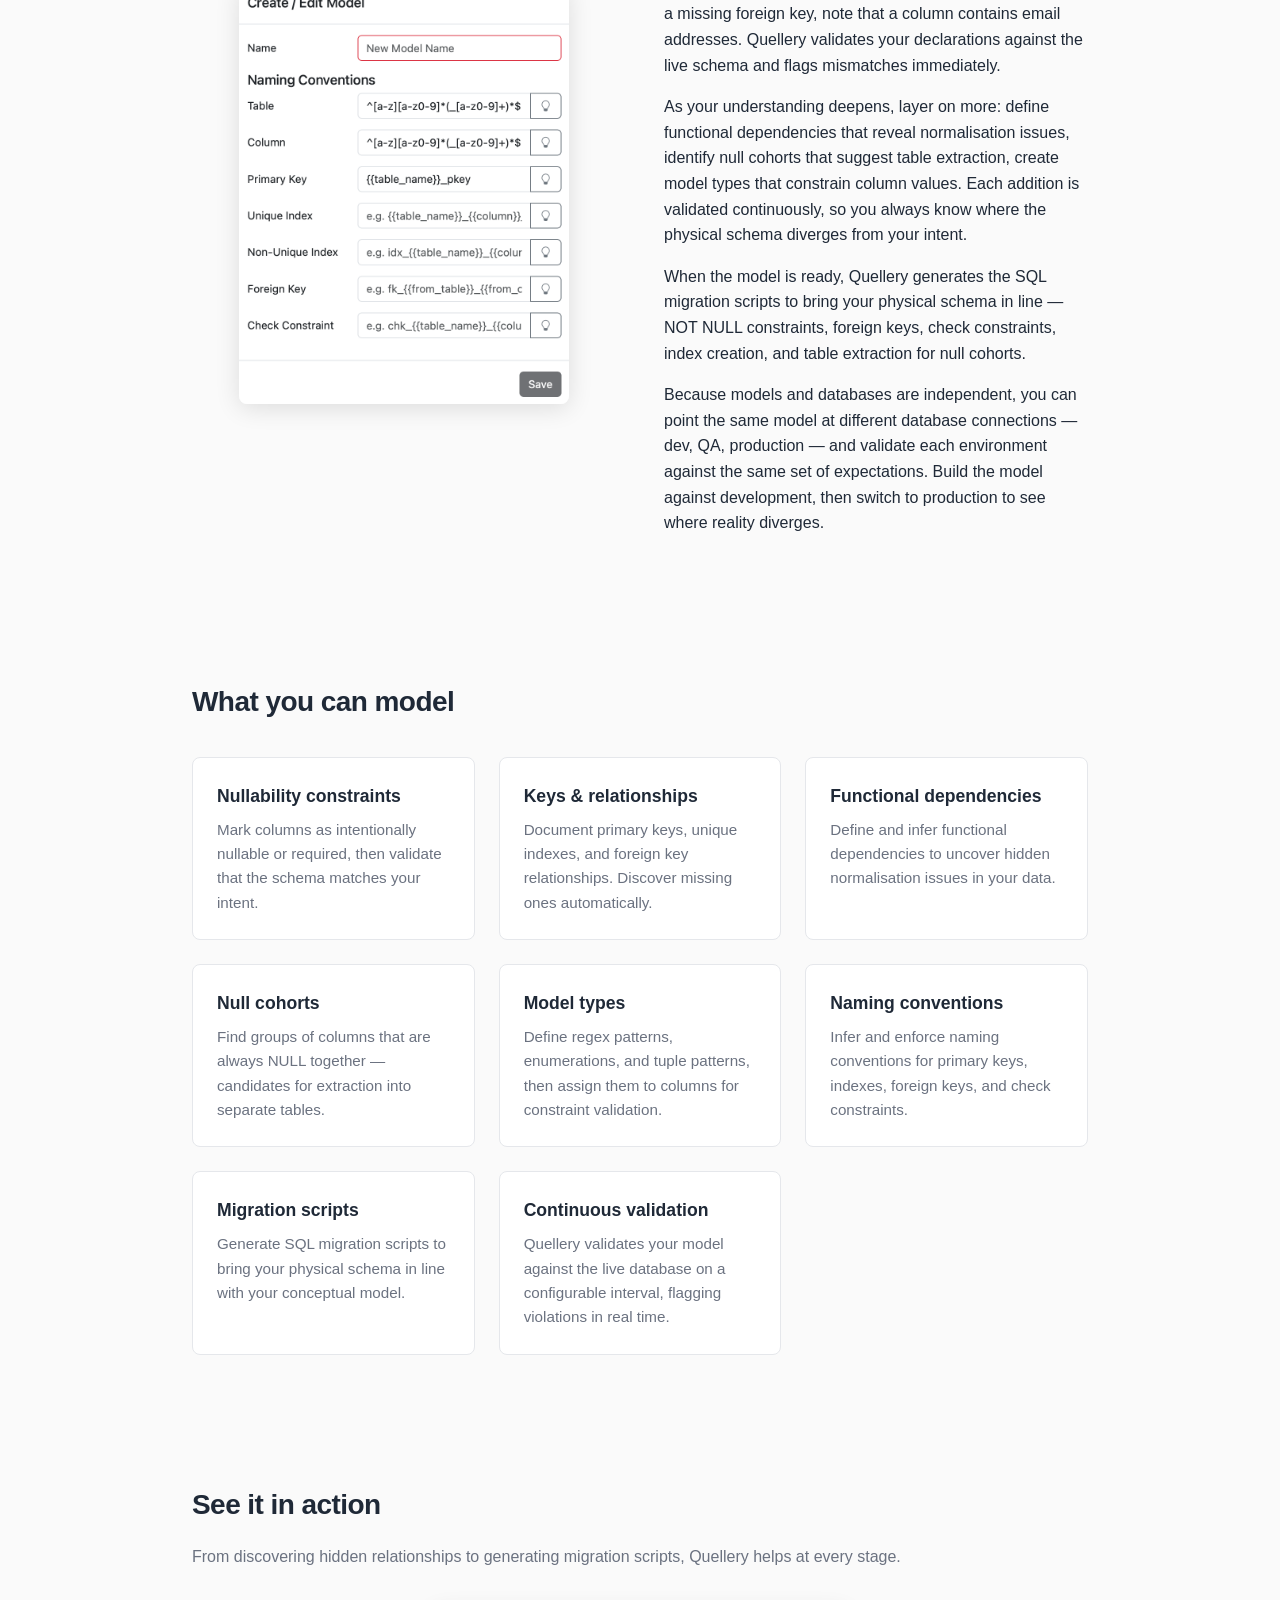
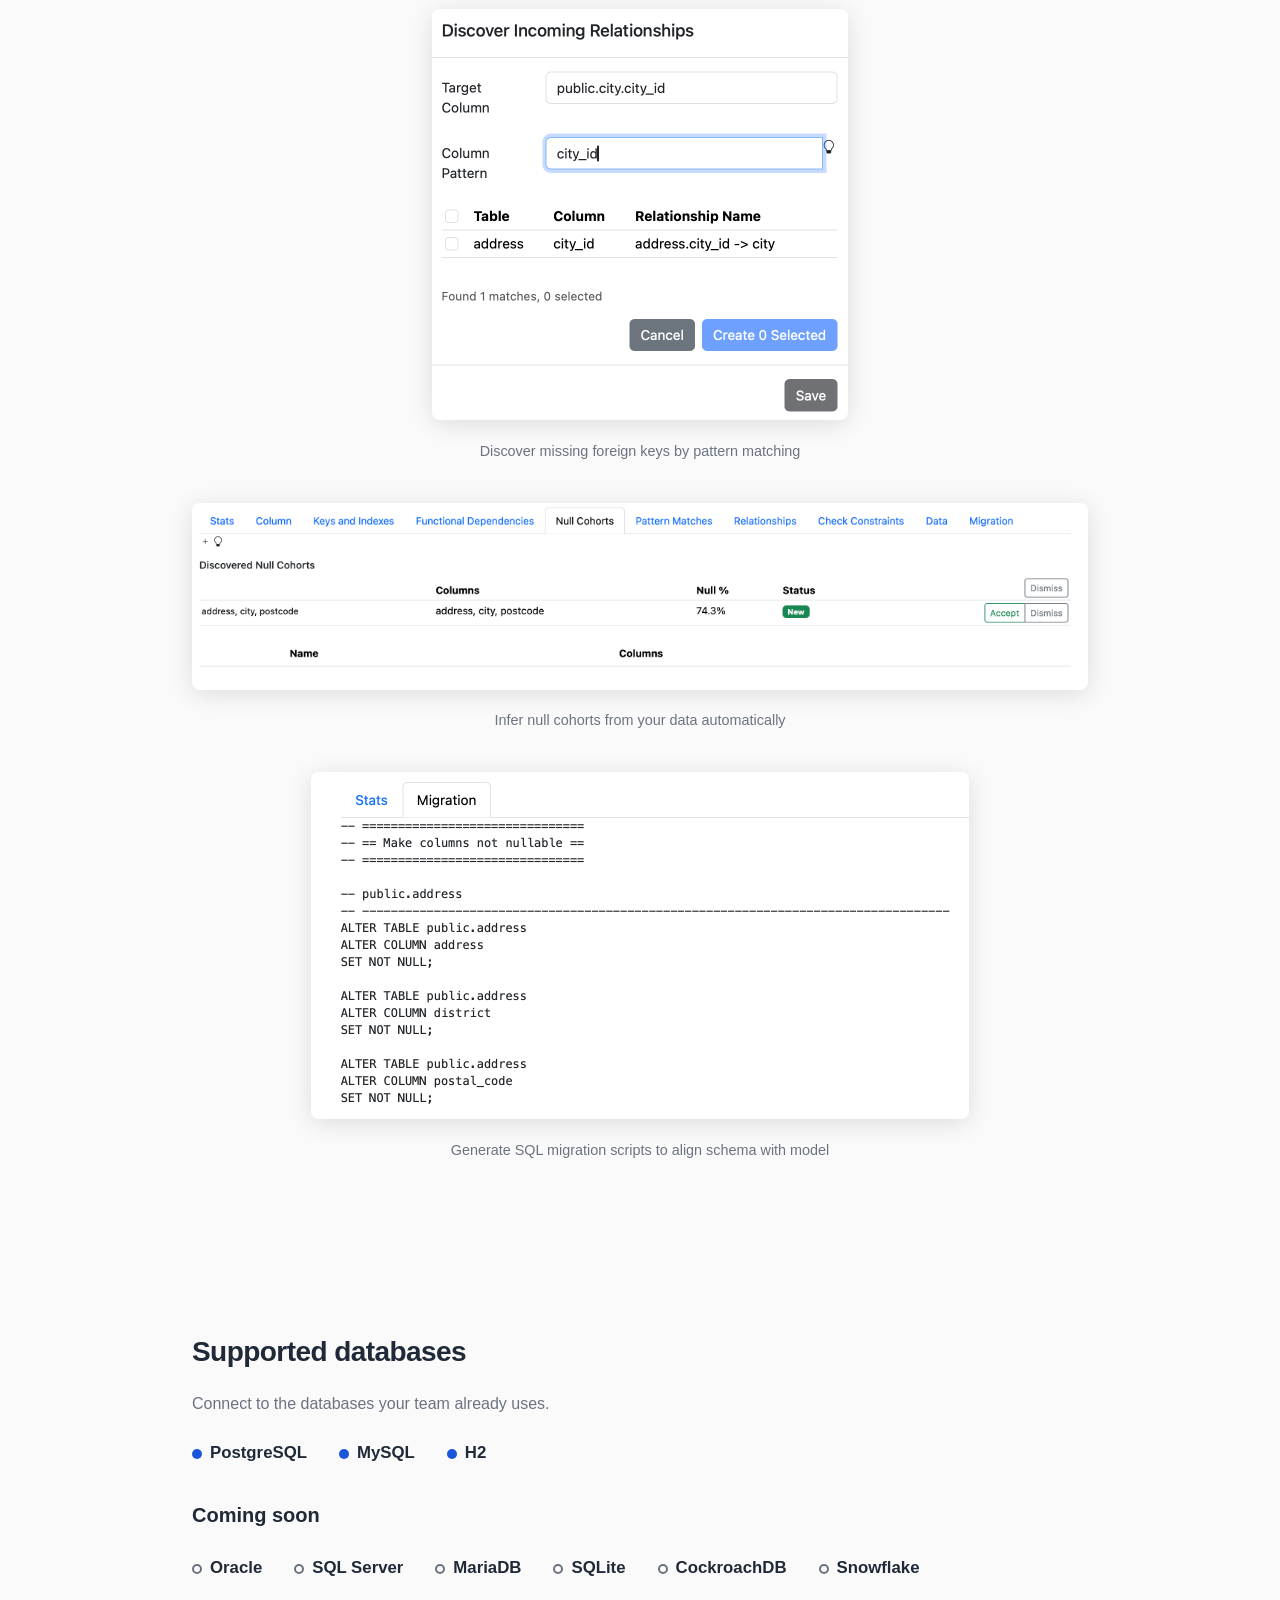
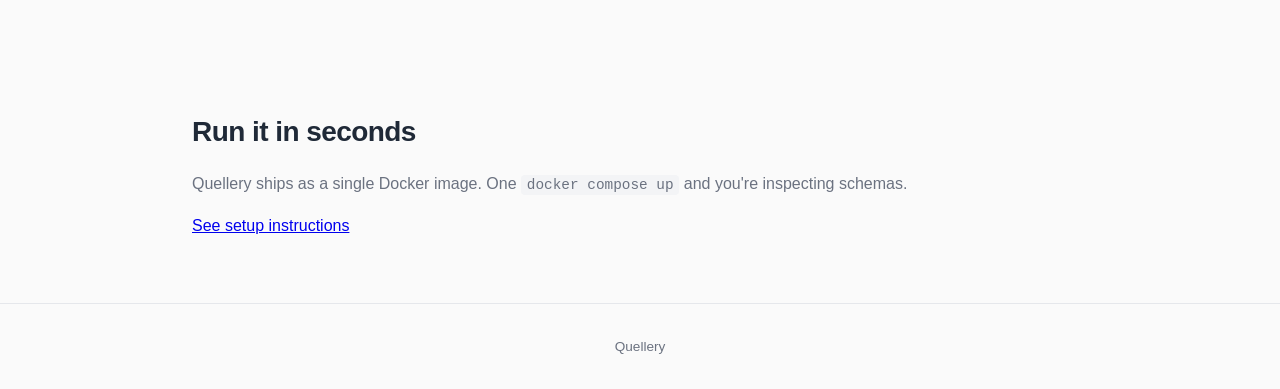
==== commit 3f6938e2: "Release v0.0.8" ====
--- a/index.html
+++ b/index.html
@@ -24,7 +24,7 @@
   <p>Quellery inspects your live database schema and lets you build a validated conceptual model on top of it —
       documenting what's intended, catching what's missing.</p>
   <a href="get-started.html" class="cta">Get Started</a>
-  <div class="version-info">Latest release: <a href="get-started.html#download"><span data-version>0.0.7</span></a></div>
+  <div class="version-info">Latest release: <a href="get-started.html#download"><span data-version>0.0.8</span></a></div>
 </section>
 
 <div class="hero-screenshot">
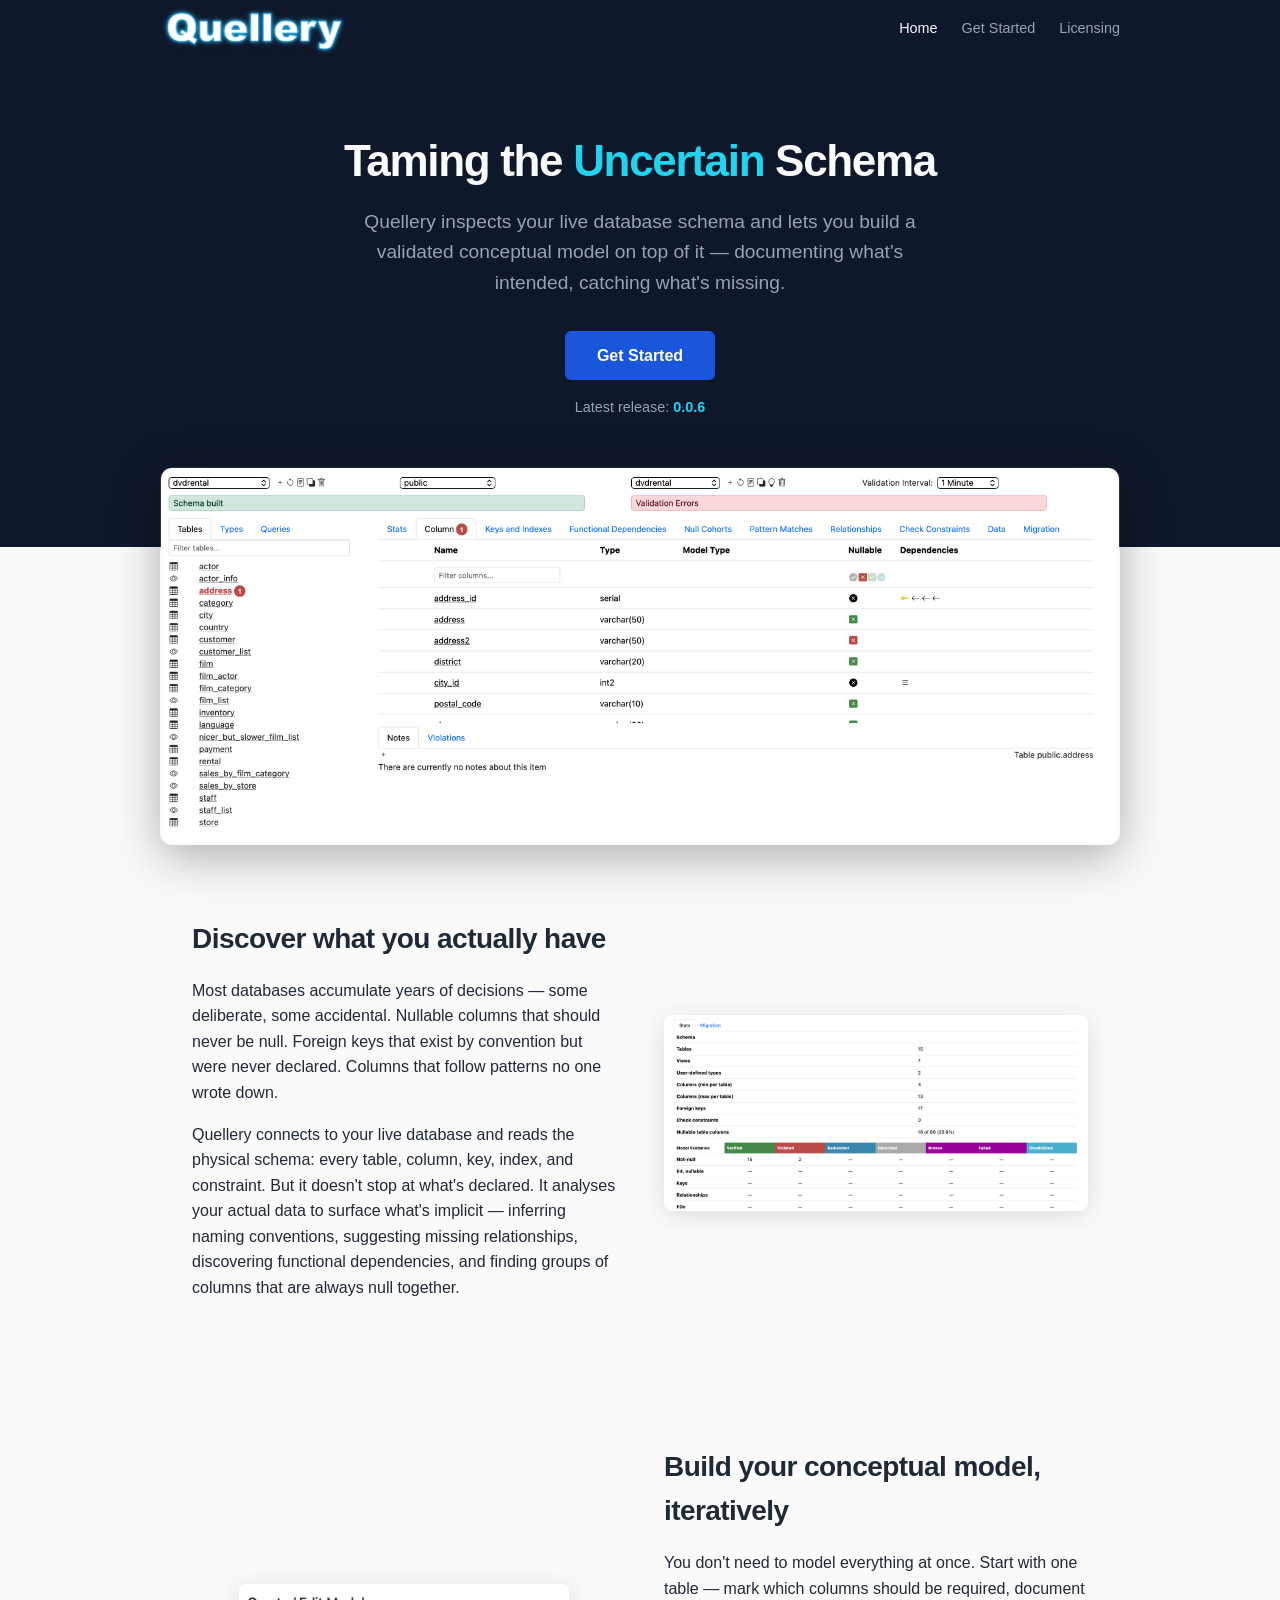
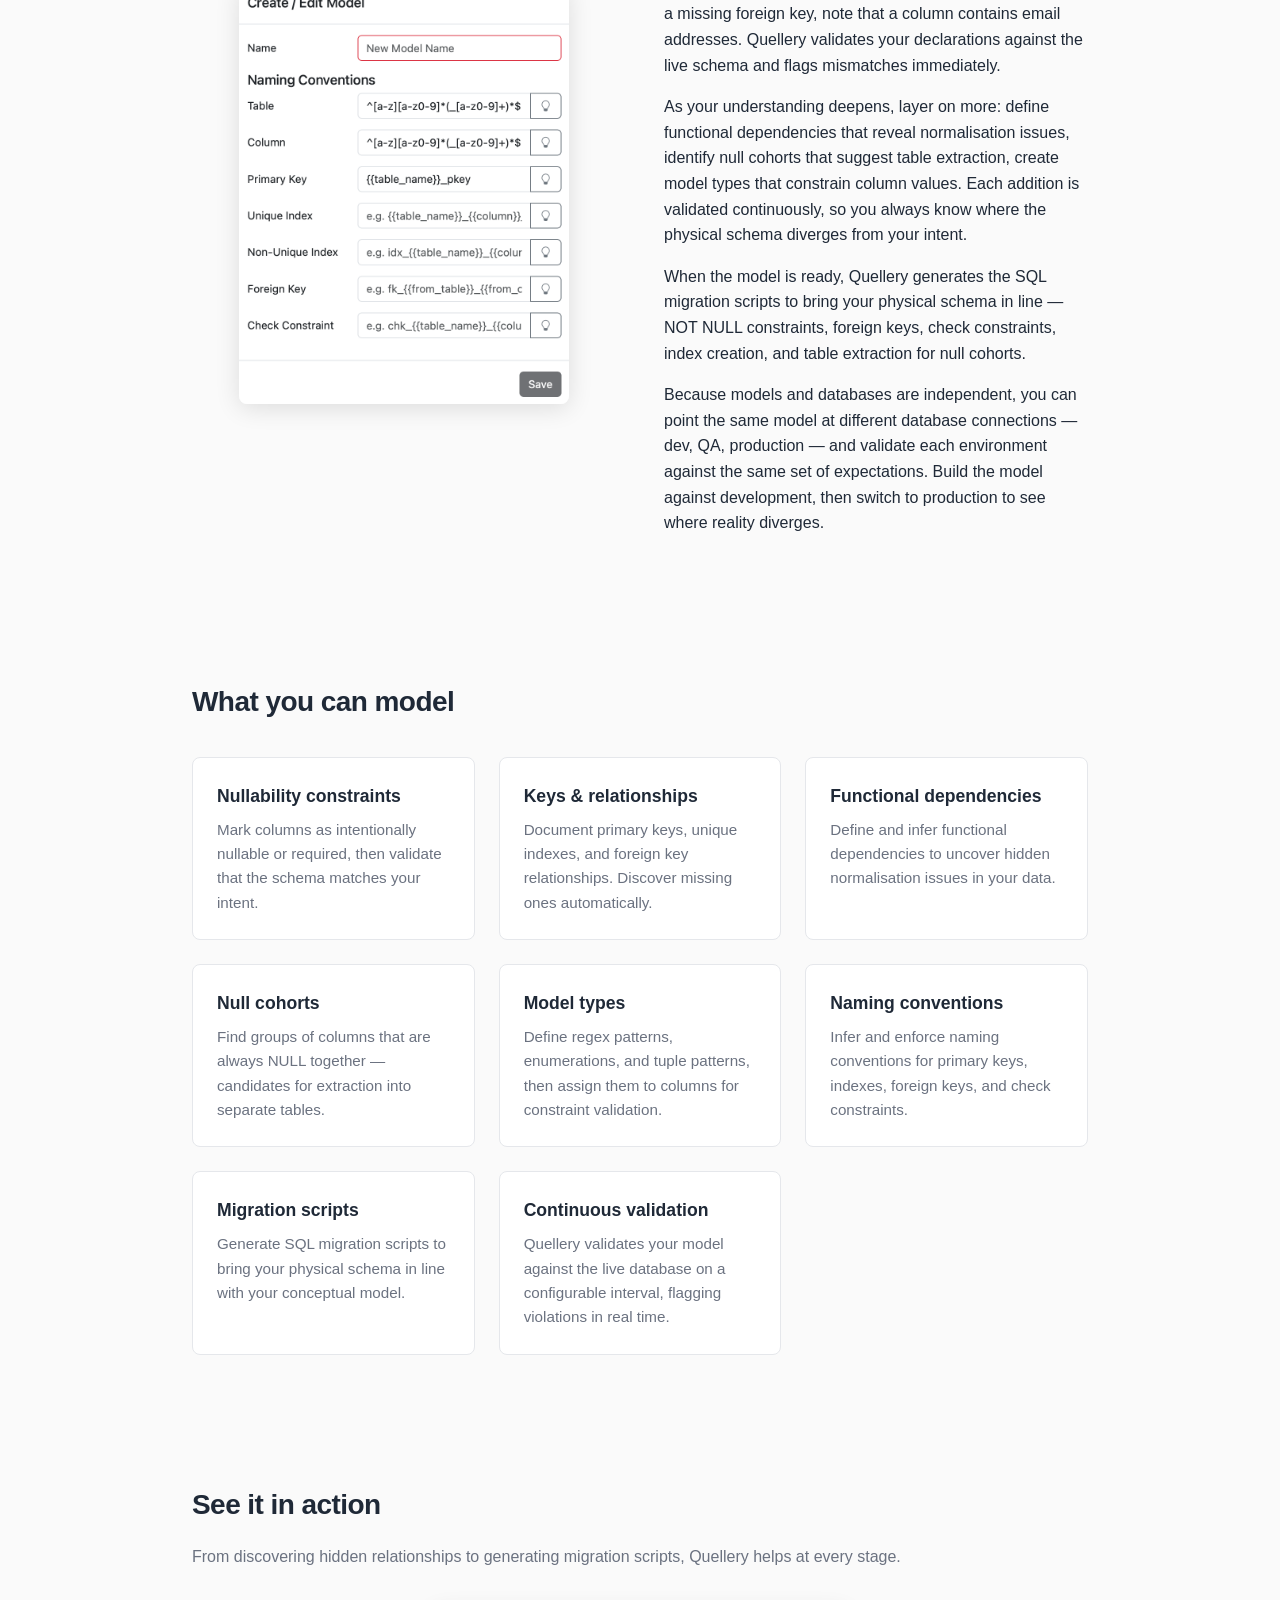
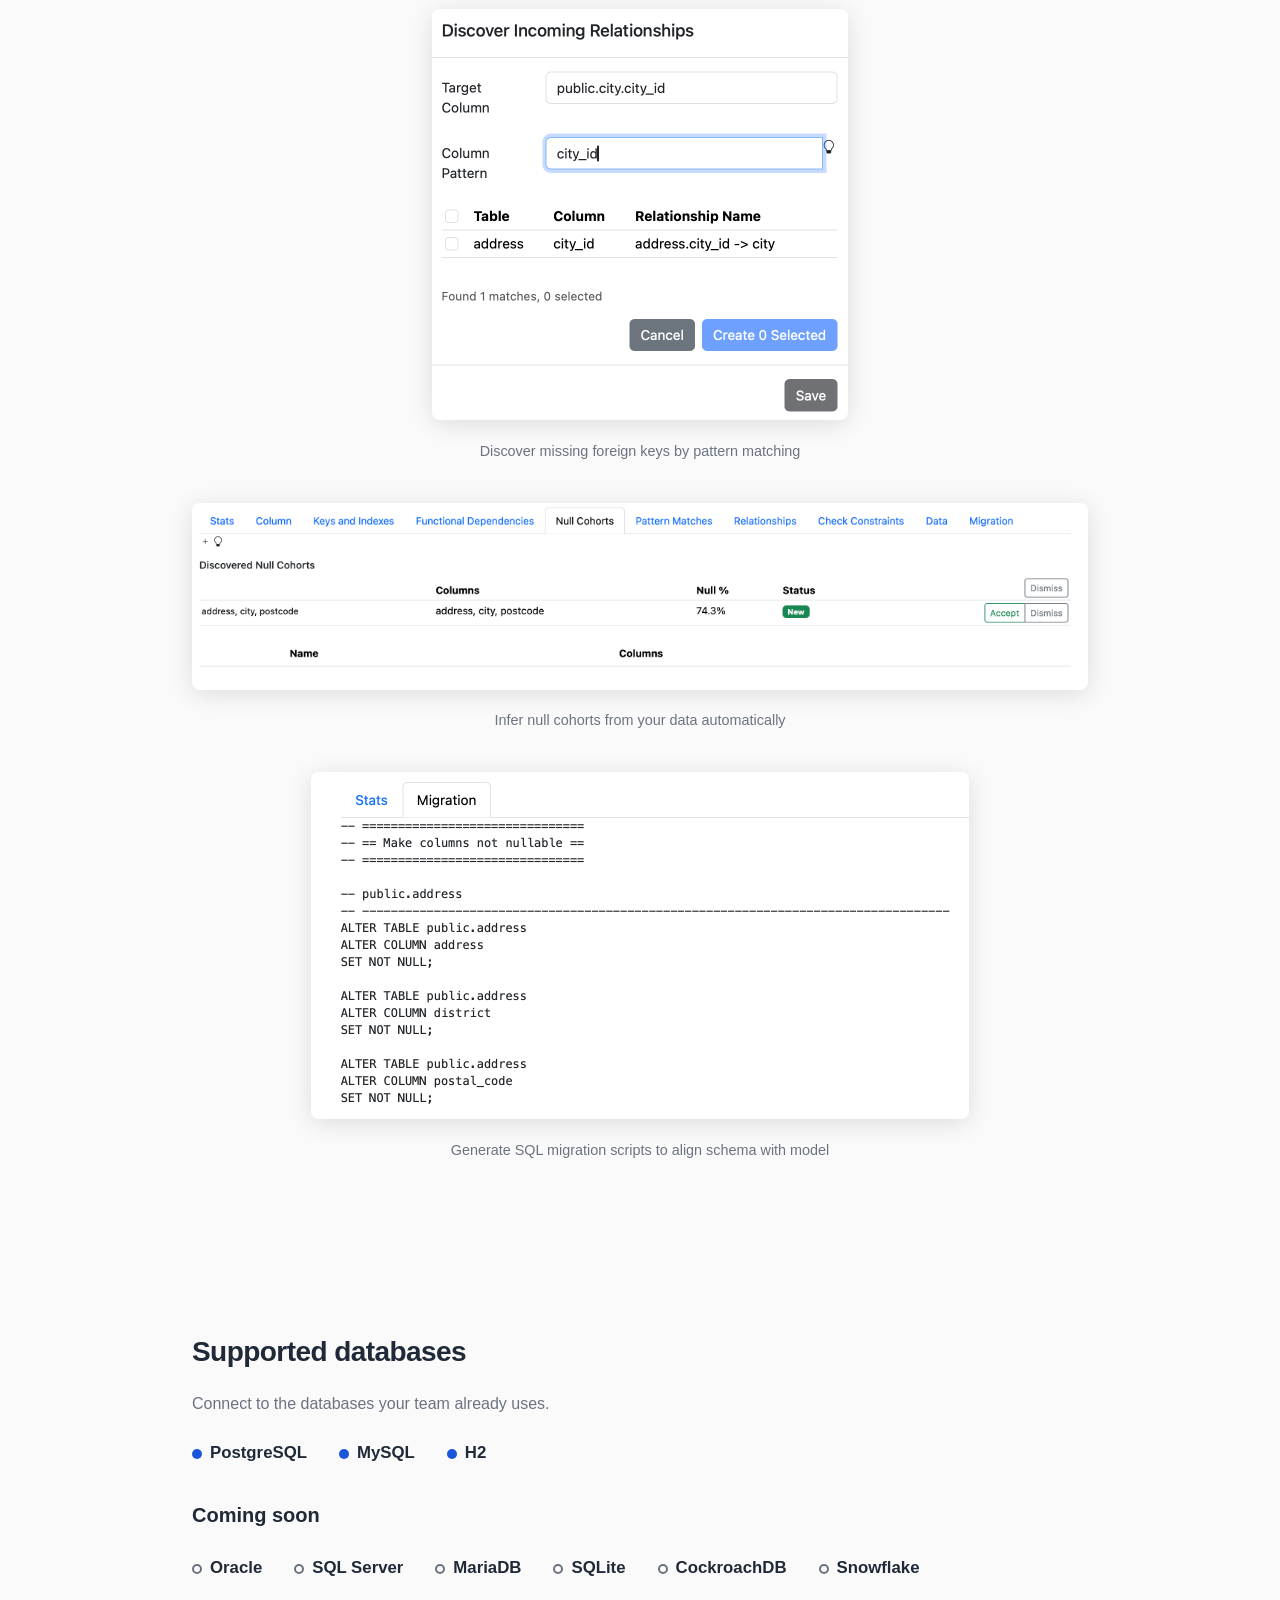
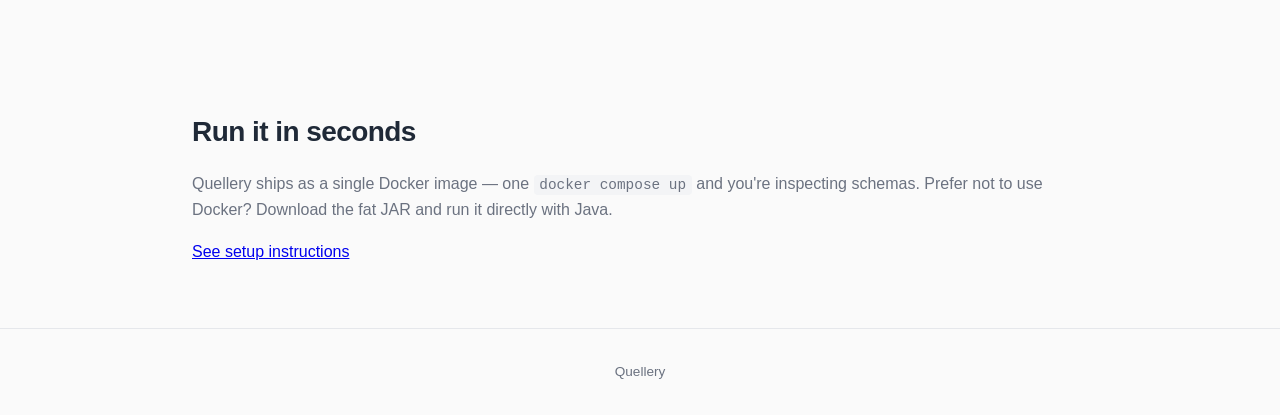
==== commit ba82b7d4: "docs: mention fat JAR option alongside Docker in setup section Updated the "Run it in seconds" secti" ====
--- a/index.html
+++ b/index.html
@@ -24,7 +24,7 @@
   <p>Quellery inspects your live database schema and lets you build a validated conceptual model on top of it —
       documenting what's intended, catching what's missing.</p>
   <a href="get-started.html" class="cta">Get Started</a>
-  <div class="version-info">Latest release: <a href="get-started.html#download"><span data-version>0.0.8</span></a></div>
+  <div class="version-info">Latest release: <a href="get-started.html#download"><span data-version>0.0.6</span></a></div>
 </section>
 
 <div class="hero-screenshot">
@@ -136,7 +136,7 @@
 
 <section class="section">
   <h2>Run it in seconds</h2>
-  <p>Quellery ships as a single Docker image. One <code>docker compose up</code> and you're inspecting schemas.</p>
+  <p>Quellery ships as a single Docker image — one <code>docker compose up</code> and you're inspecting schemas. Prefer not to use Docker? Download the fat JAR and run it directly with Java.</p>
   <a href="get-started.html" class="cta">See setup instructions</a>
 </section>
 
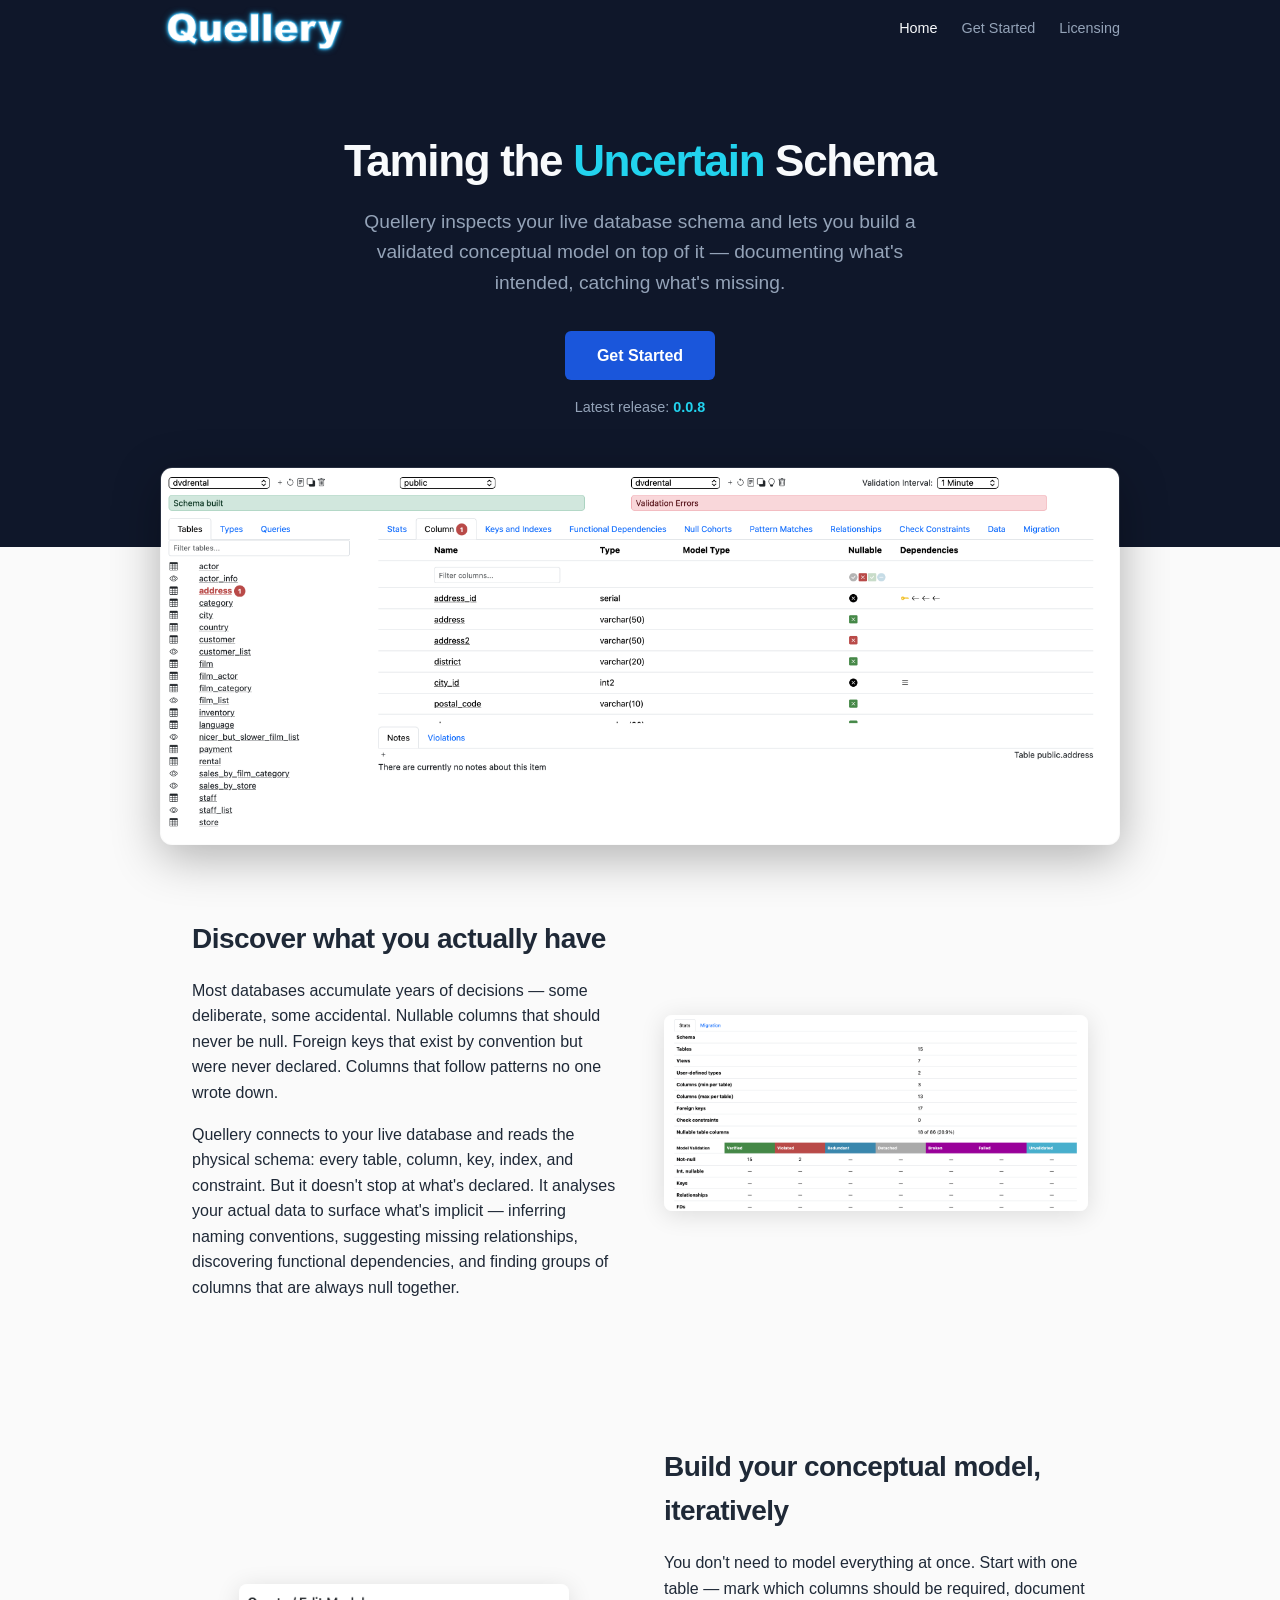
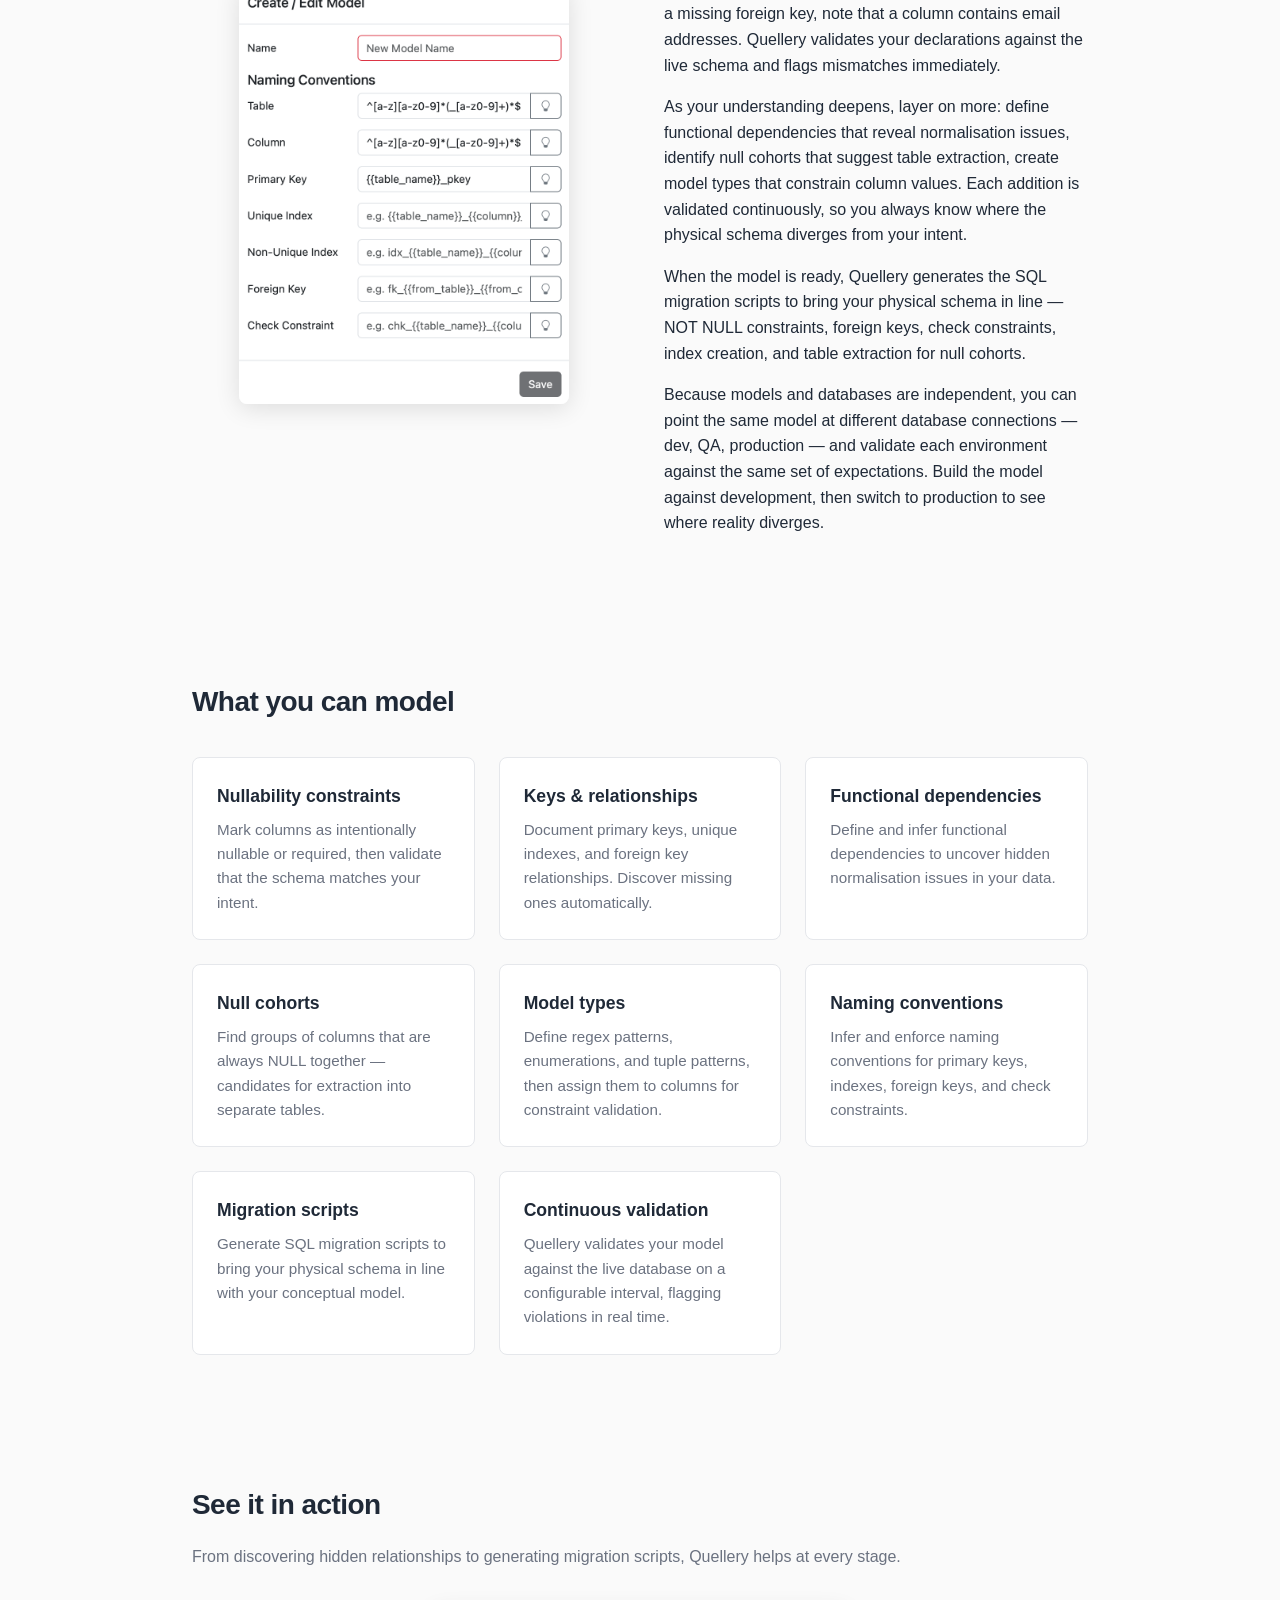
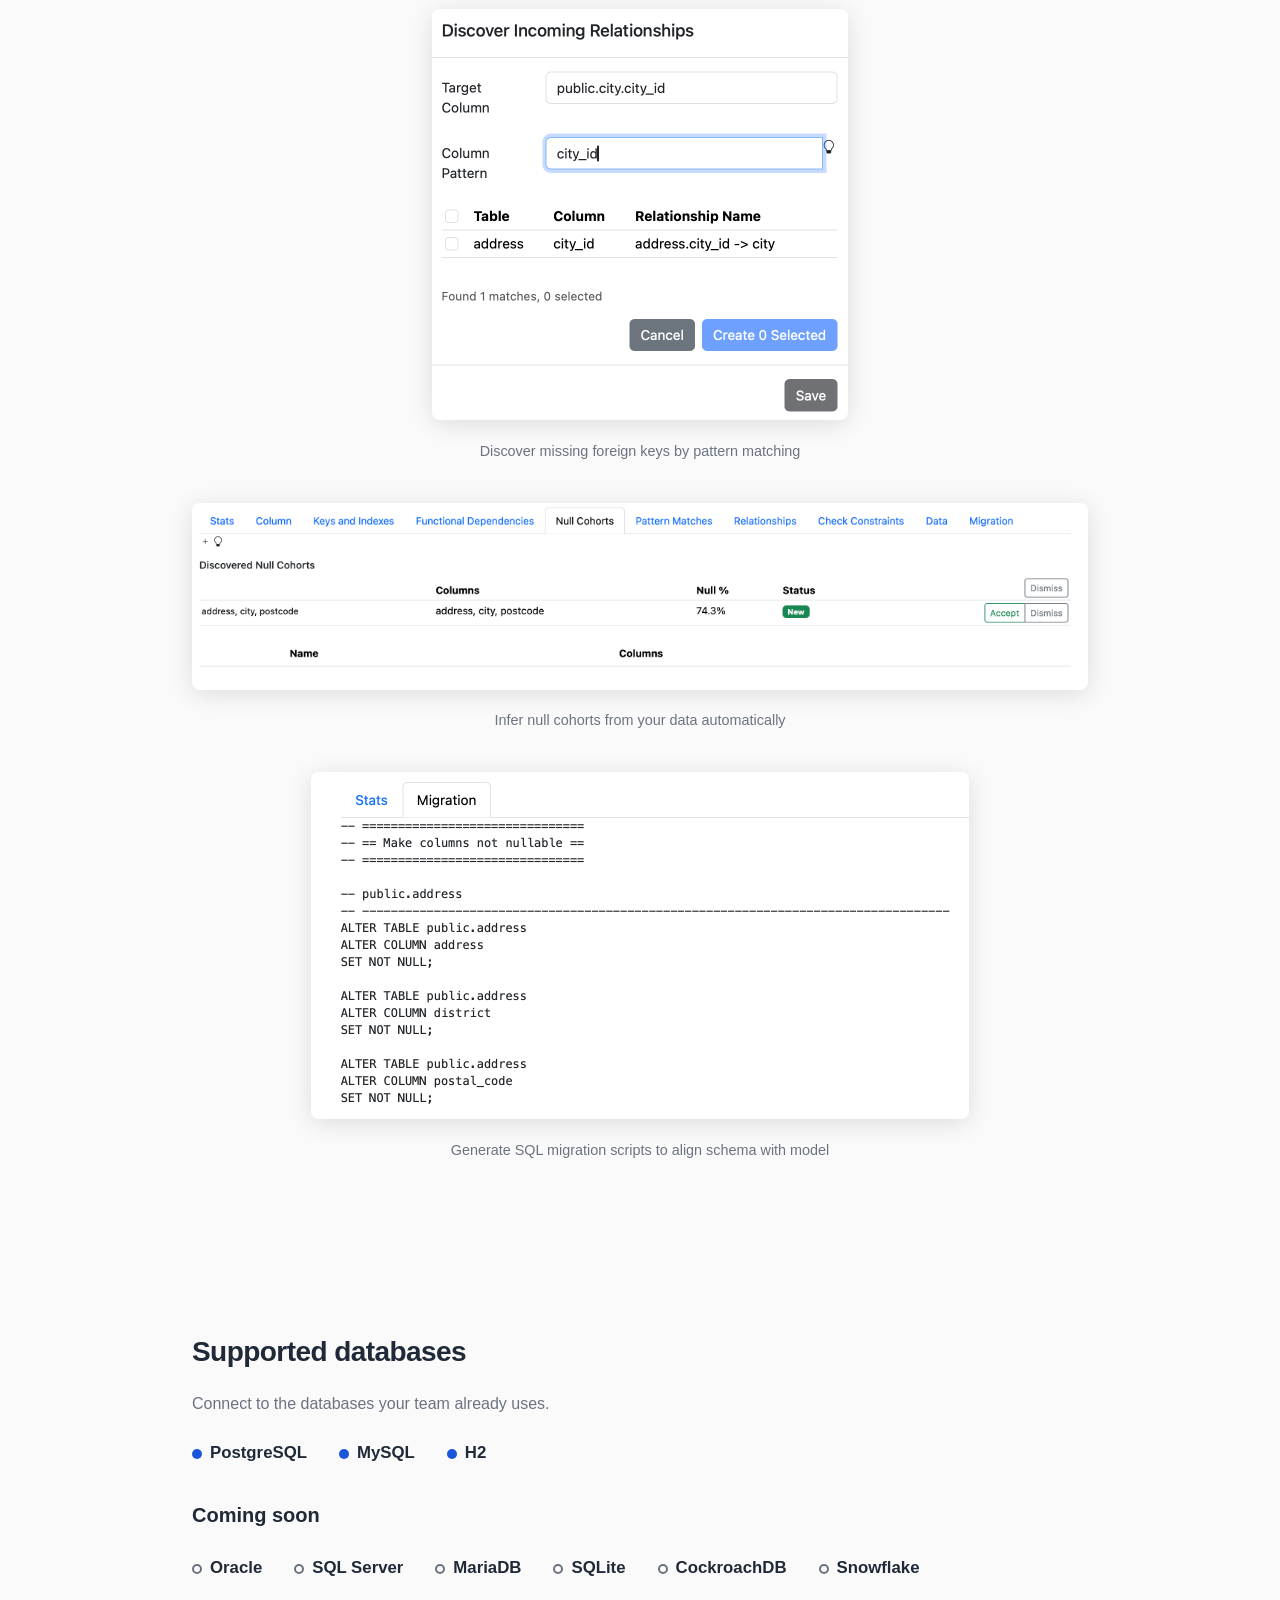
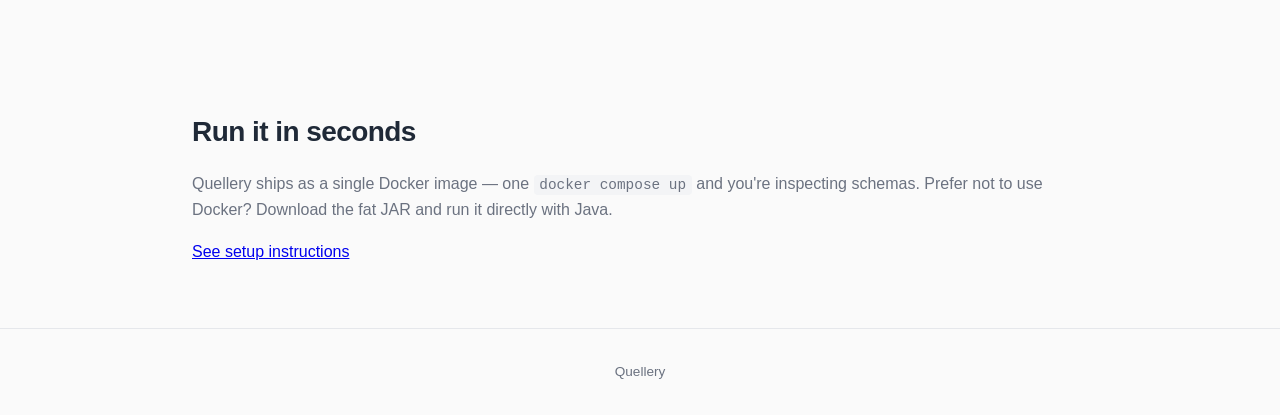
==== commit c031d1b4: "Merge remote-tracking branch 'origin/main' into release" ====
--- a/index.html
+++ b/index.html
@@ -24,7 +24,7 @@
   <p>Quellery inspects your live database schema and lets you build a validated conceptual model on top of it —
       documenting what's intended, catching what's missing.</p>
   <a href="get-started.html" class="cta">Get Started</a>
-  <div class="version-info">Latest release: <a href="get-started.html#download"><span data-version>0.0.6</span></a></div>
+  <div class="version-info">Latest release: <a href="get-started.html#download"><span data-version>0.0.8</span></a></div>
 </section>
 
 <div class="hero-screenshot">
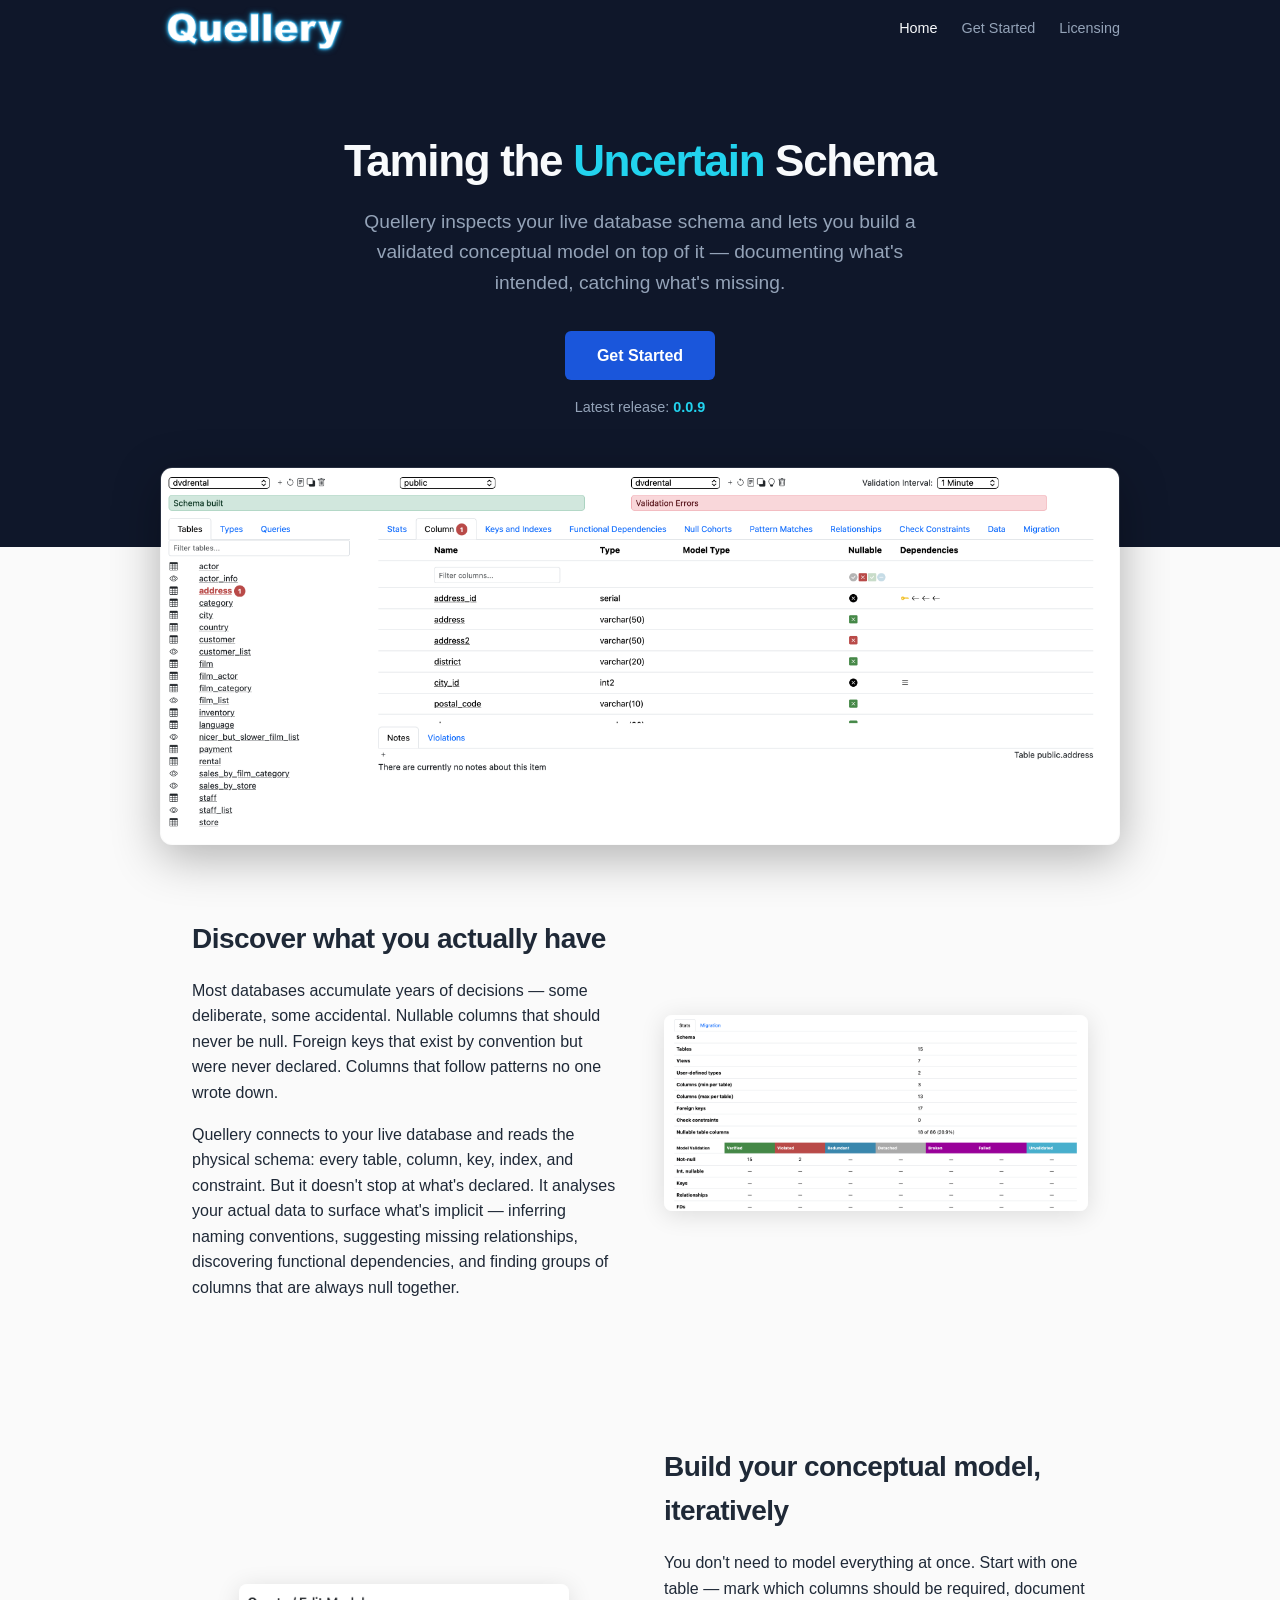
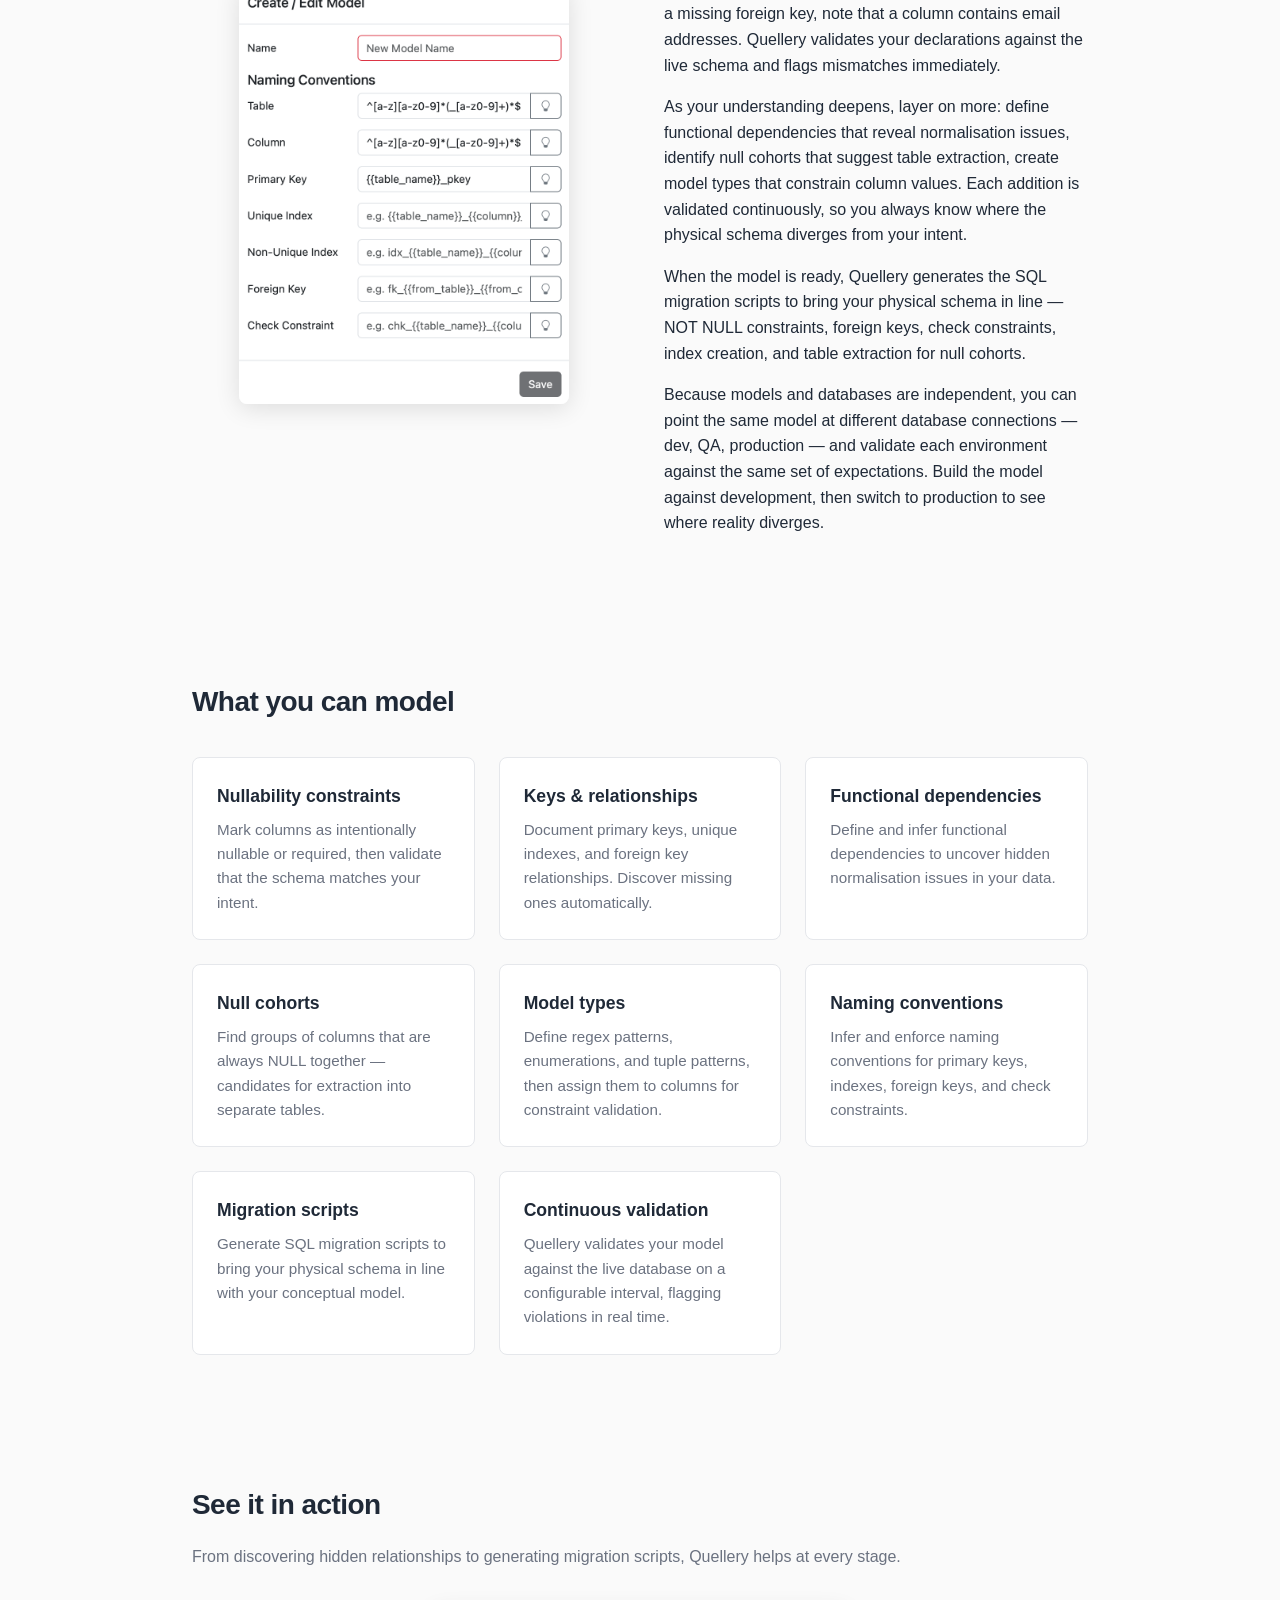
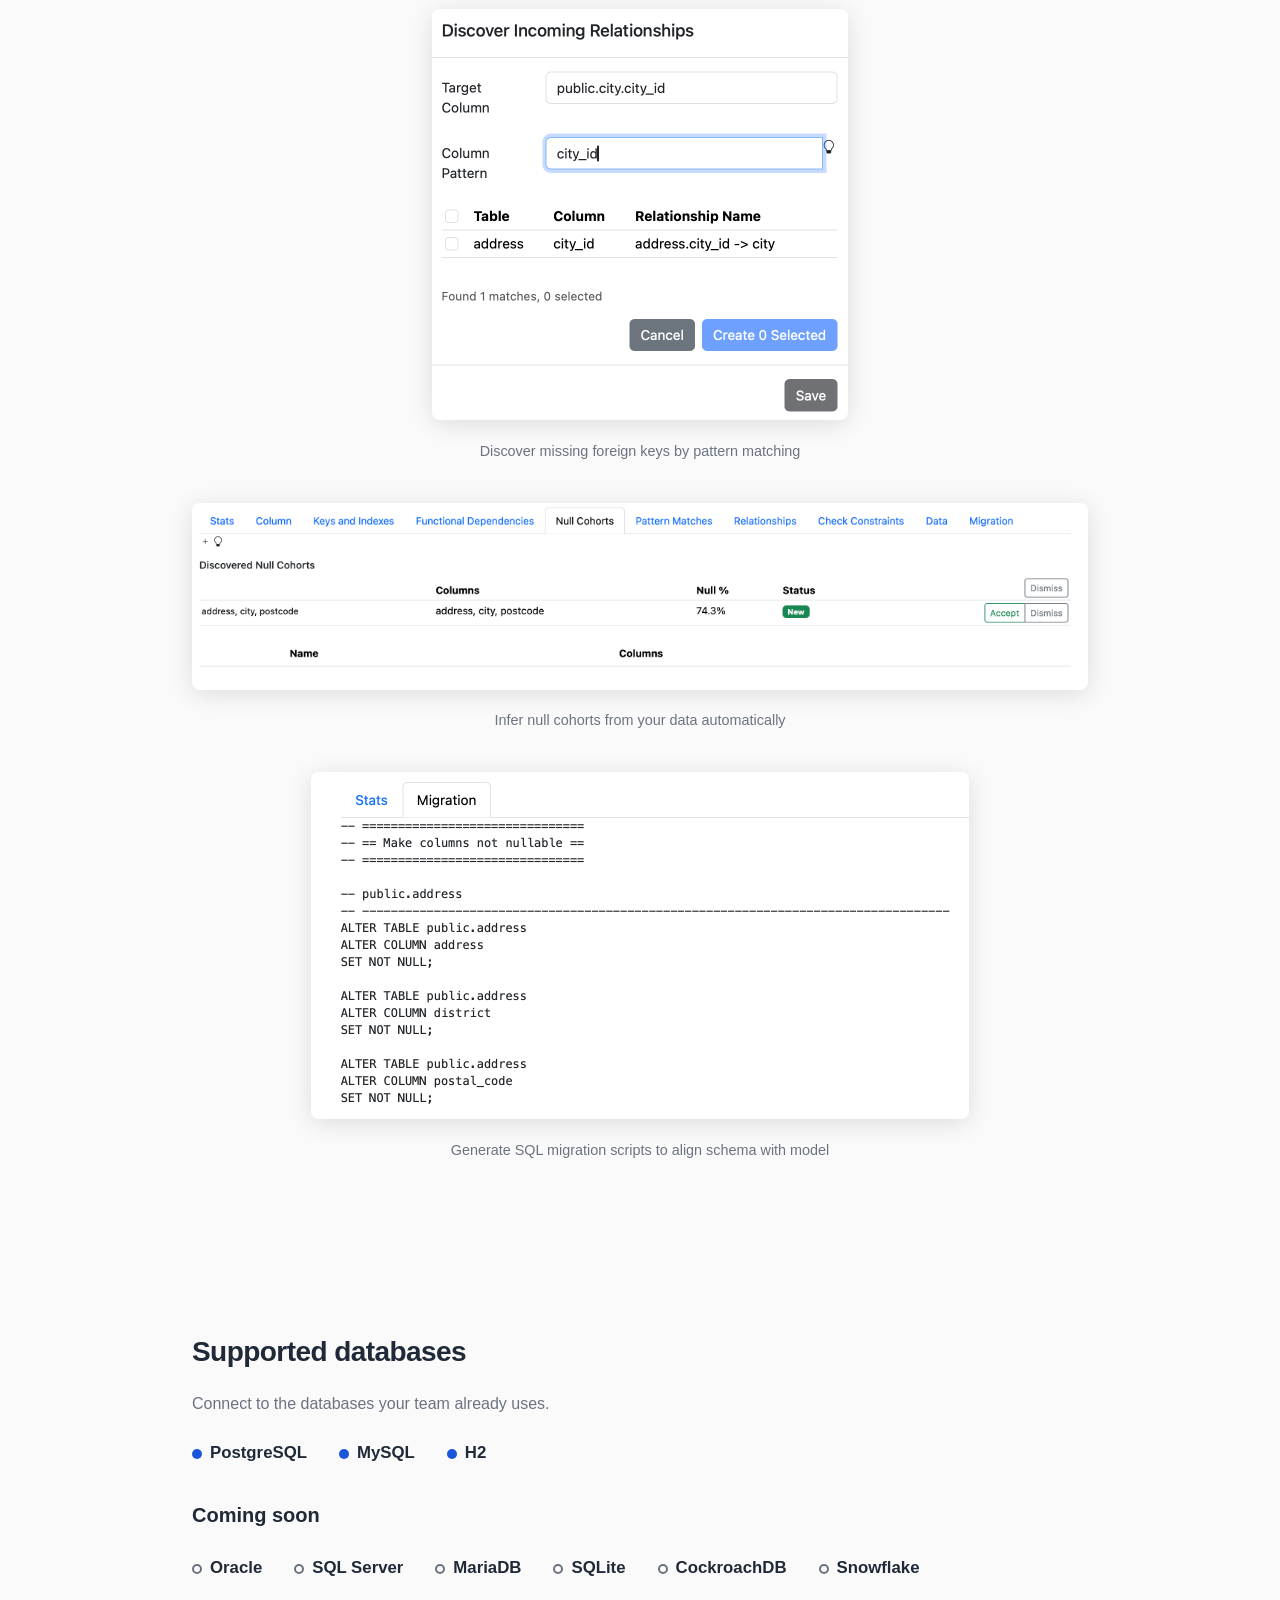
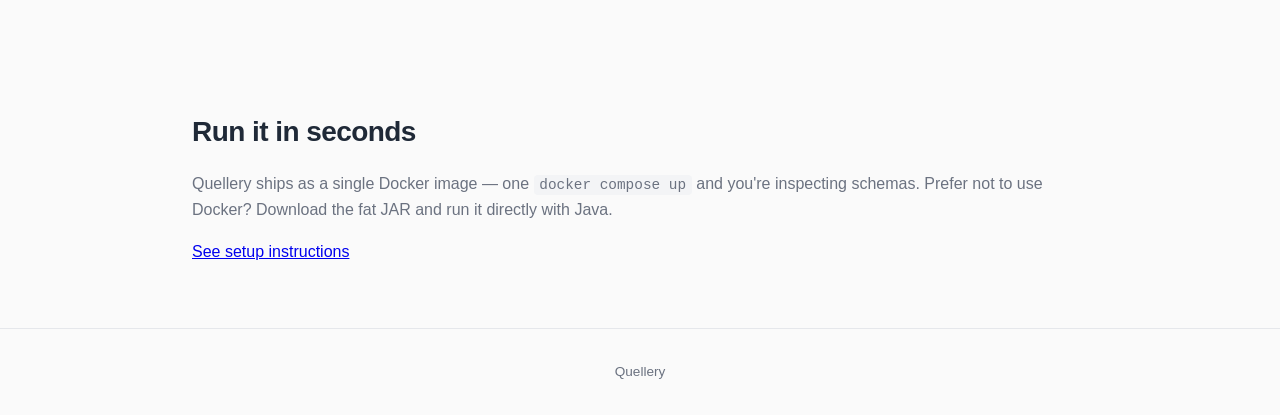
==== commit b92970cd: "Release v0.0.9" ====
--- a/index.html
+++ b/index.html
@@ -24,7 +24,7 @@
   <p>Quellery inspects your live database schema and lets you build a validated conceptual model on top of it —
       documenting what's intended, catching what's missing.</p>
   <a href="get-started.html" class="cta">Get Started</a>
-  <div class="version-info">Latest release: <a href="get-started.html#download"><span data-version>0.0.8</span></a></div>
+  <div class="version-info">Latest release: <a href="get-started.html#download"><span data-version>0.0.9</span></a></div>
 </section>
 
 <div class="hero-screenshot">
